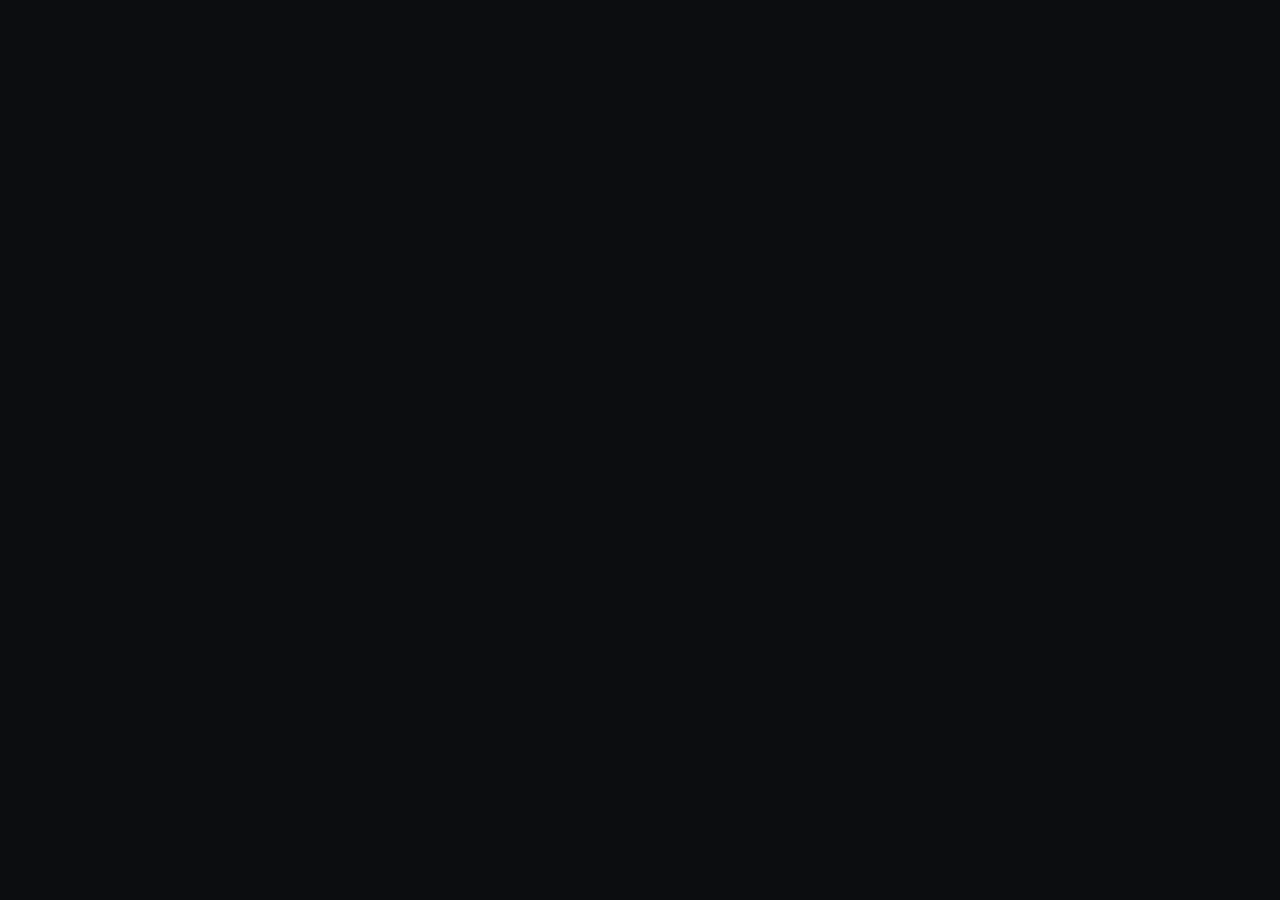
==== index.html @ 7562e6ca "Point preview links to kunews.github.io (index)" ====
<!doctype html>
<html lang="ko">
  <head>
    <meta charset="UTF-8" />
    <meta name="viewport" content="width=device-width, initial-scale=1.0, viewport-fit=cover" />
    <title>고대신문 창간 79주년 문예공모 당선작</title>
    <meta name="description" content="고대신문 창간 79주년 문예공모 당선작 네 편을 이미지와 소리와 함께 읽는 인터랙티브 기사" />
    <meta property="og:title" content="고대신문 창간 79주년 문예공모 당선작" />
    <meta property="og:description" content="시·소설·희곡·문예평론 당선작 네 편을 이미지와 소리와 함께 읽어 보세요." />
    <meta property="og:image" content="https://kunews.github.io/MYGM-interactive/media/img/og-hub.jpg" />
    <meta property="og:image:width" content="1200" />
    <meta property="og:image:height" content="630" />
    <meta property="og:url" content="https://kunews.github.io/MYGM-interactive/" />
    <meta property="og:type" content="article" />
    <meta property="og:site_name" content="고대신문" />
    <meta name="twitter:card" content="summary_large_image" />
    <link rel="icon" type="image/png" href="brand/favicon.png" />
    <link rel="apple-touch-icon" href="brand/apple-touch-icon.png" />
    <link rel="preconnect" href="https://fonts.googleapis.com" />
    <link rel="preconnect" href="https://fonts.gstatic.com" crossorigin />
    <link href="https://fonts.googleapis.com/css2?family=Noto+Serif+KR:wght@400;600&display=block" rel="stylesheet" />
    <script>try{if(sessionStorage.getItem('mungye:wipe'))document.documentElement.classList.add('wipe-in')}catch(e){}</script>
    <style>html{background:#0c0d10}.wipe-in body::after{content:'';position:fixed;inset:0;z-index:200;background:#0c0d10}</style>
  </head>
  <body class="theme-dark" data-page="hub">
    <div id="hub"></div>
    <script type="module" src="/src/hub.js"></script>
  </body>
</html>
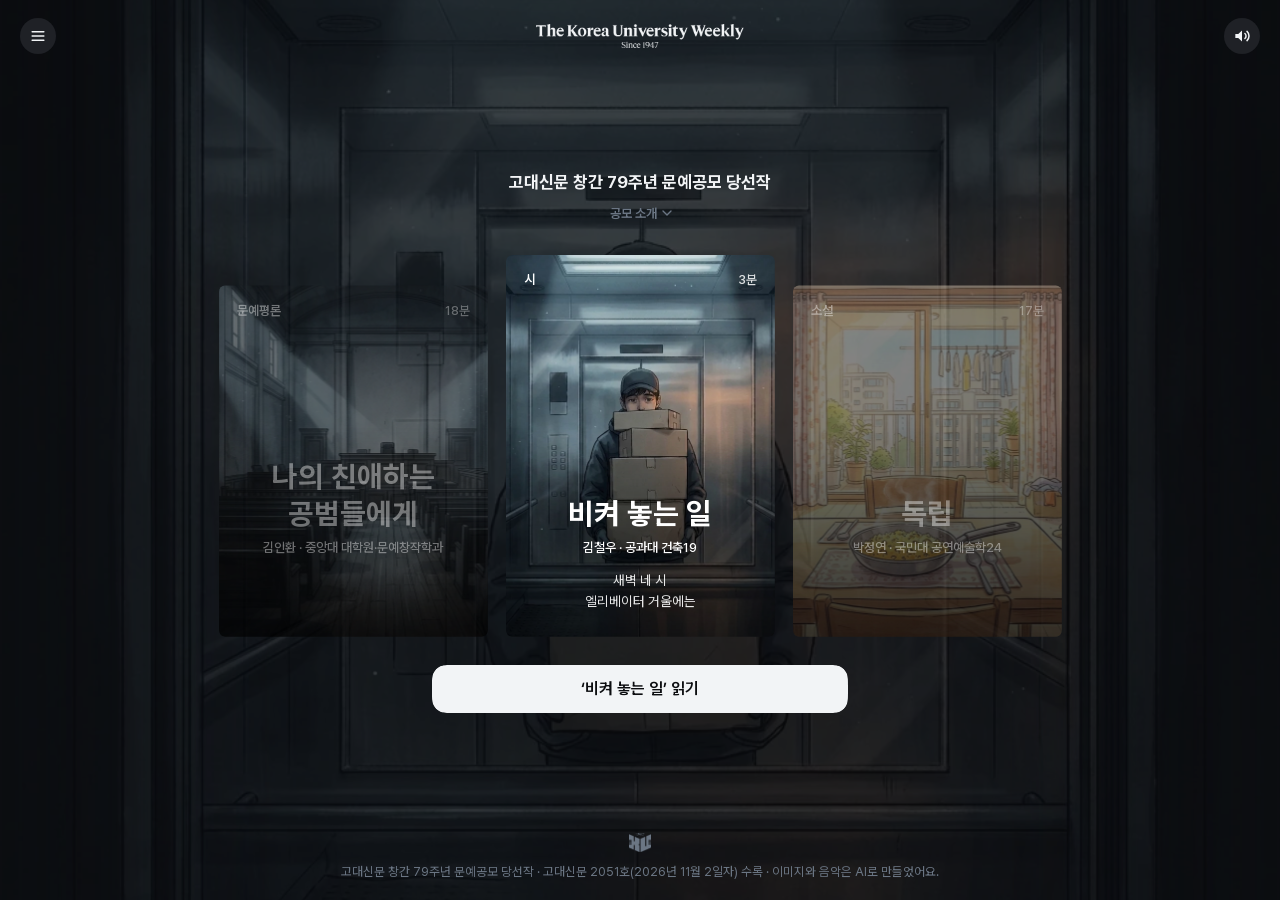
==== commit 11877fdb: "Deploy 955cebf6ae189f90eb1f23778d784be55367b003" ====
--- a/index.html
+++ b/index.html
@@ -21,9 +21,12 @@
     <link href="https://fonts.googleapis.com/css2?family=Noto+Serif+KR:wght@400;600&display=block" rel="stylesheet" />
     <script>try{if(sessionStorage.getItem('mungye:wipe'))document.documentElement.classList.add('wipe-in')}catch(e){}</script>
     <style>html{background:#0c0d10}.wipe-in body::after{content:'';position:fixed;inset:0;z-index:200;background:#0c0d10}</style>
+    <script type="module" crossorigin src="./assets/index-U7SBasZG.js"></script>
+    <link rel="modulepreload" crossorigin href="./assets/progress-htGak1qm.js">
+    <link rel="stylesheet" crossorigin href="./assets/progress-C-xfX1Lc.css">
+    <link rel="stylesheet" crossorigin href="./assets/index-CHOjfeie.css">
   </head>
   <body class="theme-dark" data-page="hub">
     <div id="hub"></div>
-    <script type="module" src="/src/hub.js"></script>
   </body>
 </html>
--- a/assets/progress-C-xfX1Lc.css
+++ b/assets/progress-C-xfX1Lc.css
@@ -0,0 +1 @@
+@font-face{font-family:Pretendard Variable;font-style:normal;font-display:swap;font-weight:45 920;src:url(./PretendardVariable.subset.0-BHUkWNFR.woff2) format("woff2-variations");unicode-range:U+f9ca-fa0b,U+ff03-ff05,U+ff07,U+ff0a-ff0b,U+ff0d-ff19,U+ff1b,U+ff1d,U+ff20-ff5b,U+ff5d,U+ffe0-ffe3,U+ffe5-ffe6}@font-face{font-family:Pretendard Variable;font-style:normal;font-display:swap;font-weight:45 920;src:url(./PretendardVariable.subset.1-C-__qv6_.woff2) format("woff2-variations");unicode-range:U+d723-d728,U+d72a-d733,U+d735-d748,U+d74a-d74f,U+d752-d753,U+d755-d757,U+d75a-d75f,U+d762-d764,U+d766-d768,U+d76a-d76b,U+d76d-d76f,U+d771-d787,U+d789-d78b,U+d78d-d78f,U+d791-d797,U+d79a,U+d79c,U+d79e-d7a3,U+f900-f909,U+f90b-f92e}@font-face{font-family:Pretendard Variable;font-style:normal;font-display:swap;font-weight:45 920;src:url(./PretendardVariable.subset.2-dCZkyKLw.woff2) format("woff2-variations");unicode-range:U+d679-d68b,U+d68e-d69e,U+d6a0,U+d6a2-d6a7,U+d6a9-d6c3,U+d6c6-d6c7,U+d6c9-d6cb,U+d6cd-d6d3,U+d6d5-d6d6,U+d6d8-d6e3,U+d6e5-d6e7,U+d6e9-d6fb,U+d6fd-d717,U+d719-d71f,U+d721-d722}@font-face{font-family:Pretendard Variable;font-style:normal;font-display:swap;font-weight:45 920;src:url(./PretendardVariable.subset.3-Dqw33sf4.woff2) format("woff2-variations");unicode-range:U+d5bc-d5c7,U+d5ca-d5cb,U+d5cd-d5cf,U+d5d1-d5d7,U+d5d9-d5da,U+d5dc,U+d5de-d5e3,U+d5e6-d5e7,U+d5e9-d5eb,U+d5ed-d5f6,U+d5f8,U+d5fa-d5ff,U+d602-d603,U+d605-d607,U+d609-d60f,U+d612-d613,U+d616-d61b,U+d61d-d637,U+d63a-d63b,U+d63d-d63f,U+d641-d647,U+d64a-d64c,U+d64e-d653,U+d656-d657,U+d659-d65b,U+d65d-d666,U+d668,U+d66a-d678}@font-face{font-family:Pretendard Variable;font-style:normal;font-display:swap;font-weight:45 920;src:url(./PretendardVariable.subset.4-Bvh2YGoc.woff2) format("woff2-variations");unicode-range:U+d507,U+d509-d50b,U+d50d-d513,U+d515-d53b,U+d53e-d53f,U+d541-d543,U+d545-d54c,U+d54e,U+d550,U+d552-d557,U+d55a-d55b,U+d55d-d55f,U+d561-d564,U+d566-d567,U+d56a,U+d56c,U+d56e-d573,U+d576-d577,U+d579-d583,U+d585-d586,U+d58a-d5a4,U+d5a6-d5bb}@font-face{font-family:Pretendard Variable;font-style:normal;font-display:swap;font-weight:45 920;src:url(./PretendardVariable.subset.5-K_MNGNCe.woff2) format("woff2-variations");unicode-range:U+d464-d477,U+d47a-d47b,U+d47d-d47f,U+d481-d487,U+d489-d48a,U+d48c,U+d48e-d4e7,U+d4e9-d503,U+d505-d506}@font-face{font-family:Pretendard Variable;font-style:normal;font-display:swap;font-weight:45 920;src:url(./PretendardVariable.subset.6-Bxhohlcm.woff2) format("woff2-variations");unicode-range:U+d3bf-d3c7,U+d3ca-d3cf,U+d3d1-d3eb,U+d3ee-d3ef,U+d3f1-d3f3,U+d3f5-d3fb,U+d3fd-d400,U+d402-d45b,U+d45d-d463}@font-face{font-family:Pretendard Variable;font-style:normal;font-display:swap;font-weight:45 920;src:url(./PretendardVariable.subset.7-E2HaA55t.woff2) format("woff2-variations");unicode-range:U+d2ff,U+d302-d304,U+d306-d30b,U+d30f,U+d311-d313,U+d315-d31b,U+d31e,U+d322-d324,U+d326-d327,U+d32a-d32b,U+d32d-d32f,U+d331-d337,U+d339-d33c,U+d33e-d37b,U+d37e-d37f,U+d381-d383,U+d385-d38b,U+d38e-d390,U+d392-d397,U+d39a-d39b,U+d39d-d39f,U+d3a1-d3a7,U+d3a9-d3aa,U+d3ac,U+d3ae-d3b3,U+d3b5-d3b7,U+d3b9-d3bb,U+d3bd-d3be}@font-face{font-family:Pretendard Variable;font-style:normal;font-display:swap;font-weight:45 920;src:url(./PretendardVariable.subset.8-CRbJhhyA.woff2) format("woff2-variations");unicode-range:U+d257-d27f,U+d281-d29b,U+d29d-d29f,U+d2a1-d2ab,U+d2ad-d2b7,U+d2ba-d2bb,U+d2bd-d2bf,U+d2c1-d2c7,U+d2c9-d2ef,U+d2f2-d2f3,U+d2f5-d2f7,U+d2f9-d2fe}@font-face{font-family:Pretendard Variable;font-style:normal;font-display:swap;font-weight:45 920;src:url(./PretendardVariable.subset.9-Btb3bmS6.woff2) format("woff2-variations");unicode-range:U+d1b4,U+d1b6-d1f3,U+d1f5-d22b,U+d22e-d22f,U+d231-d233,U+d235-d23b,U+d23d-d240,U+d242-d256}@font-face{font-family:Pretendard Variable;font-style:normal;font-display:swap;font-weight:45 920;src:url(./PretendardVariable.subset.10-DzSWztS8.woff2) format("woff2-variations");unicode-range:U+d105-d12f,U+d132-d133,U+d135-d137,U+d139-d13f,U+d141-d142,U+d144,U+d146-d14b,U+d14e-d14f,U+d151-d153,U+d155-d15b,U+d15e-d187,U+d189-d19f,U+d1a2-d1a3,U+d1a5-d1a7,U+d1a9-d1af,U+d1b2-d1b3}@font-face{font-family:Pretendard Variable;font-style:normal;font-display:swap;font-weight:45 920;src:url(./PretendardVariable.subset.11-CqVmlKJn.woff2) format("woff2-variations");unicode-range:U+d04b-d04f,U+d051-d057,U+d059-d06b,U+d06d-d06f,U+d071-d073,U+d075-d07b,U+d07e-d0a3,U+d0a6-d0a7,U+d0a9-d0ab,U+d0ad-d0b3,U+d0b6,U+d0b8,U+d0ba-d0bf,U+d0c2-d0c3,U+d0c5-d0c7,U+d0c9-d0cf,U+d0d2,U+d0d6-d0db,U+d0de-d0df,U+d0e1-d0e3,U+d0e5-d0eb,U+d0ee-d0f0,U+d0f2-d104}@font-face{font-family:Pretendard Variable;font-style:normal;font-display:swap;font-weight:45 920;src:url(./PretendardVariable.subset.12-BHuZSgT0.woff2) format("woff2-variations");unicode-range:U+cfa2-cfc3,U+cfc5-cfdf,U+cfe2-cfe3,U+cfe5-cfe7,U+cfe9-cff4,U+cff6-cffb,U+cffd-cfff,U+d001-d003,U+d005-d017,U+d019-d033,U+d036-d037,U+d039-d03b,U+d03d-d04a}@font-face{font-family:Pretendard Variable;font-style:normal;font-display:swap;font-weight:45 920;src:url(./PretendardVariable.subset.13-C42mj_j2.woff2) format("woff2-variations");unicode-range:U+cef0-cef3,U+cef6,U+cef9-ceff,U+cf01-cf03,U+cf05-cf07,U+cf09-cf0f,U+cf11-cf12,U+cf14-cf1b,U+cf1d-cf1f,U+cf21-cf2f,U+cf31-cf53,U+cf56-cf57,U+cf59-cf5b,U+cf5d-cf63,U+cf66,U+cf68,U+cf6a-cf6f,U+cf71-cf84,U+cf86-cf8b,U+cf8d-cfa1}@font-face{font-family:Pretendard Variable;font-style:normal;font-display:swap;font-weight:45 920;src:url(./PretendardVariable.subset.14-Bl512uUX.woff2) format("woff2-variations");unicode-range:U+ce3c-ce57,U+ce5a-ce5b,U+ce5d-ce5f,U+ce61-ce67,U+ce6a,U+ce6c,U+ce6e-ce73,U+ce76-ce77,U+ce79-ce7b,U+ce7d-ce83,U+ce85-ce88,U+ce8a-ce8f,U+ce91-ce93,U+ce95-ce97,U+ce99-ce9f,U+cea2,U+cea4-ceab,U+cead-cee3,U+cee6-cee7,U+cee9-ceeb,U+ceed-ceef}@font-face{font-family:Pretendard Variable;font-style:normal;font-display:swap;font-weight:45 920;src:url(./PretendardVariable.subset.15-D04iXIE3.woff2) format("woff2-variations");unicode-range:U+cd92-cd93,U+cd96-cd97,U+cd99-cd9b,U+cd9d-cda3,U+cda6-cda8,U+cdaa-cdaf,U+cdb1-cdc3,U+cdc5-cdcb,U+cdcd-cde7,U+cde9-ce03,U+ce05-ce1f,U+ce22-ce34,U+ce36-ce3b}@font-face{font-family:Pretendard Variable;font-style:normal;font-display:swap;font-weight:45 920;src:url(./PretendardVariable.subset.16-BQUnS2GX.woff2) format("woff2-variations");unicode-range:U+ccef-cd07,U+cd0a-cd0b,U+cd0d-cd1a,U+cd1c,U+cd1e-cd2b,U+cd2d-cd5b,U+cd5d-cd77,U+cd79-cd91}@font-face{font-family:Pretendard Variable;font-style:normal;font-display:swap;font-weight:45 920;src:url(./PretendardVariable.subset.17-BfZSA-Xc.woff2) format("woff2-variations");unicode-range:U+cc3f-cc43,U+cc46-cc47,U+cc49-cc4b,U+cc4d-cc53,U+cc55-cc58,U+cc5a-cc5f,U+cc61-cc97,U+cc9a-cc9b,U+cc9d-cc9f,U+cca1-cca7,U+ccaa,U+ccac,U+ccae-ccb3,U+ccb6-ccb7,U+ccb9-ccbb,U+ccbd-cccf,U+ccd1-cce3,U+cce5-ccee}@font-face{font-family:Pretendard Variable;font-style:normal;font-display:swap;font-weight:45 920;src:url(./PretendardVariable.subset.18-CwAxMC3C.woff2) format("woff2-variations");unicode-range:U+cb91-cbd3,U+cbd5-cbe3,U+cbe5-cc0b,U+cc0e-cc0f,U+cc11-cc13,U+cc15-cc1b,U+cc1d-cc20,U+cc23-cc27,U+cc2a-cc2b,U+cc2d,U+cc2f,U+cc31-cc37,U+cc3a,U+cc3c}@font-face{font-family:Pretendard Variable;font-style:normal;font-display:swap;font-weight:45 920;src:url(./PretendardVariable.subset.19-CJu4Zcdo.woff2) format("woff2-variations");unicode-range:U+caf4-cb47,U+cb4a-cb90}@font-face{font-family:Pretendard Variable;font-style:normal;font-display:swap;font-weight:45 920;src:url(./PretendardVariable.subset.20-Ig1-z3n5.woff2) format("woff2-variations");unicode-range:U+ca4a-ca4b,U+ca4e-ca4f,U+ca51-ca53,U+ca55-ca5b,U+ca5d-ca60,U+ca62-ca83,U+ca85-cabb,U+cabe-cabf,U+cac1-cac3,U+cac5-cacb,U+cacd-cad0,U+cad2,U+cad4-cad8,U+cada-caf3}@font-face{font-family:Pretendard Variable;font-style:normal;font-display:swap;font-weight:45 920;src:url(./PretendardVariable.subset.21-yKPEdLXC.woff2) format("woff2-variations");unicode-range:U+c996-c997,U+c99a-c99c,U+c99e-c9bf,U+c9c2-c9c3,U+c9c5-c9c7,U+c9c9-c9cf,U+c9d2,U+c9d4,U+c9d7-c9d8,U+c9db,U+c9de-c9df,U+c9e1-c9e3,U+c9e5-c9e6,U+c9e8-c9eb,U+c9ee-c9f0,U+c9f2-c9f7,U+c9f9-ca0b,U+ca0d-ca28,U+ca2a-ca49}@font-face{font-family:Pretendard Variable;font-style:normal;font-display:swap;font-weight:45 920;src:url(./PretendardVariable.subset.22-CSqxKoOs.woff2) format("woff2-variations");unicode-range:U+c8e9-c8f4,U+c8f6-c8fb,U+c8fe-c8ff,U+c901-c903,U+c905-c90b,U+c90e-c910,U+c912-c917,U+c919-c92b,U+c92d-c94f,U+c951-c953,U+c955-c96b,U+c96d-c973,U+c975-c987,U+c98a-c98b,U+c98d-c98f,U+c991-c995}@font-face{font-family:Pretendard Variable;font-style:normal;font-display:swap;font-weight:45 920;src:url(./PretendardVariable.subset.23-DK80wi0t.woff2) format("woff2-variations");unicode-range:U+c841-c84b,U+c84d-c86f,U+c872-c873,U+c875-c877,U+c879-c87f,U+c882-c884,U+c887-c88a,U+c88d-c8c3,U+c8c5-c8df,U+c8e1-c8e8}@font-face{font-family:Pretendard Variable;font-style:normal;font-display:swap;font-weight:45 920;src:url(./PretendardVariable.subset.24-CmkE8Q8D.woff2) format("woff2-variations");unicode-range:U+c779-c77b,U+c77e-c782,U+c786,U+c78b,U+c78d,U+c78f,U+c792-c793,U+c795,U+c797,U+c799-c79f,U+c7a2,U+c7a7-c7ab,U+c7ae-c7bb,U+c7bd-c7c0,U+c7c2-c7c7,U+c7c9-c7dc,U+c7de-c7ff,U+c802-c803,U+c805-c807,U+c809,U+c80b-c80f,U+c812,U+c814,U+c817-c81b,U+c81e-c81f,U+c821-c823,U+c825-c82e,U+c830-c837,U+c839-c83b,U+c83d-c840}@font-face{font-family:Pretendard Variable;font-style:normal;font-display:swap;font-weight:45 920;src:url(./PretendardVariable.subset.25-CsoWBIZB.woff2) format("woff2-variations");unicode-range:U+c6bb-c6bf,U+c6c2,U+c6c4,U+c6c6-c6cb,U+c6ce-c6cf,U+c6d1-c6d3,U+c6d5-c6db,U+c6dd-c6df,U+c6e1-c6e7,U+c6e9-c6eb,U+c6ed-c6ef,U+c6f1-c6f8,U+c6fa-c703,U+c705-c707,U+c709-c70b,U+c70d-c716,U+c718,U+c71a-c71f,U+c722-c723,U+c725-c727,U+c729-c734,U+c736-c73b,U+c73e-c73f,U+c741-c743,U+c745-c74b,U+c74e-c750,U+c752-c757,U+c759-c773,U+c776-c777}@font-face{font-family:Pretendard Variable;font-style:normal;font-display:swap;font-weight:45 920;src:url(./PretendardVariable.subset.26-Sozl8dw8.woff2) format("woff2-variations");unicode-range:U+c5f5-c5fb,U+c5fe,U+c602-c605,U+c607,U+c609-c60f,U+c611-c61a,U+c61c-c623,U+c626-c627,U+c629-c62b,U+c62d,U+c62f-c632,U+c636,U+c638,U+c63a-c63f,U+c642-c643,U+c645-c647,U+c649-c652,U+c656-c65b,U+c65d-c65f,U+c661-c663,U+c665-c677,U+c679-c67b,U+c67d-c693,U+c696-c697,U+c699-c69b,U+c69d-c6a3,U+c6a6,U+c6a8,U+c6aa-c6af,U+c6b2-c6b3,U+c6b5-c6b7,U+c6b9-c6ba}@font-face{font-family:Pretendard Variable;font-style:normal;font-display:swap;font-weight:45 920;src:url(./PretendardVariable.subset.27-CT6nuW9L.woff2) format("woff2-variations");unicode-range:U+c517-c527,U+c52a-c52b,U+c52d-c52f,U+c531-c538,U+c53a,U+c53c,U+c53e-c543,U+c546-c547,U+c54b,U+c54d-c552,U+c556,U+c55a-c55b,U+c55d,U+c55f,U+c562-c563,U+c565-c567,U+c569-c56f,U+c572,U+c574,U+c576-c57b,U+c57e-c57f,U+c581-c583,U+c585-c586,U+c588-c58b,U+c58e,U+c590,U+c592-c596,U+c599-c5b3,U+c5b6-c5b7,U+c5ba,U+c5be-c5c3,U+c5ca-c5cb,U+c5cd,U+c5cf,U+c5d2-c5d3,U+c5d5-c5d7,U+c5d9-c5df,U+c5e1-c5e2,U+c5e4,U+c5e6-c5eb,U+c5ef,U+c5f1-c5f3}@font-face{font-family:Pretendard Variable;font-style:normal;font-display:swap;font-weight:45 920;src:url(./PretendardVariable.subset.28-CpO0Y96p.woff2) format("woff2-variations");unicode-range:U+c475-c4ef,U+c4f2-c4f3,U+c4f5-c4f7,U+c4f9-c4ff,U+c502-c50b,U+c50d-c516}@font-face{font-family:Pretendard Variable;font-style:normal;font-display:swap;font-weight:45 920;src:url(./PretendardVariable.subset.29-D6hjrUWm.woff2) format("woff2-variations");unicode-range:U+c3d0-c3d7,U+c3da-c3db,U+c3dd-c3de,U+c3e1-c3ec,U+c3ee-c3f3,U+c3f5-c42b,U+c42d-c463,U+c466-c474}@font-face{font-family:Pretendard Variable;font-style:normal;font-display:swap;font-weight:45 920;src:url(./PretendardVariable.subset.30-CWDM1c0J.woff2) format("woff2-variations");unicode-range:U+c32b-c367,U+c36a-c36b,U+c36d-c36f,U+c371-c377,U+c37a-c37b,U+c37e-c383,U+c385-c387,U+c389-c3cf}@font-face{font-family:Pretendard Variable;font-style:normal;font-display:swap;font-weight:45 920;src:url(./PretendardVariable.subset.31-CdmyZ5mm.woff2) format("woff2-variations");unicode-range:U+c26a-c26b,U+c26d-c26f,U+c271-c273,U+c275-c27b,U+c27e-c287,U+c289-c28f,U+c291-c297,U+c299-c29a,U+c29c-c2a3,U+c2a5-c2a7,U+c2a9-c2ab,U+c2ad-c2b3,U+c2b6,U+c2b8,U+c2ba-c2bb,U+c2bd-c2db,U+c2de-c2df,U+c2e1-c2e2,U+c2e5-c2ea,U+c2ee,U+c2f0,U+c2f2-c2f5,U+c2f7,U+c2fa-c2fb,U+c2fd-c2ff,U+c301-c307,U+c309-c30c,U+c30e-c312,U+c315-c323,U+c325-c328,U+c32a}@font-face{font-family:Pretendard Variable;font-style:normal;font-display:swap;font-weight:45 920;src:url(./PretendardVariable.subset.32-CGnFWD2i.woff2) format("woff2-variations");unicode-range:U+c1bc-c1c3,U+c1c5-c1df,U+c1e1-c1fb,U+c1fd-c203,U+c205-c20c,U+c20e,U+c210-c217,U+c21a-c21b,U+c21d-c21e,U+c221-c227,U+c229-c22a,U+c22c,U+c22e,U+c230,U+c233-c24f,U+c251-c257,U+c259-c269}@font-face{font-family:Pretendard Variable;font-style:normal;font-display:swap;font-weight:45 920;src:url(./PretendardVariable.subset.33--0OT__YQ.woff2) format("woff2-variations");unicode-range:U+c101-c11b,U+c11f,U+c121-c123,U+c125-c12b,U+c12e,U+c132-c137,U+c13a-c13b,U+c13d-c13f,U+c141-c147,U+c14a,U+c14c-c153,U+c155-c157,U+c159-c15b,U+c15d-c166,U+c169-c16f,U+c171-c177,U+c179-c18b,U+c18e-c18f,U+c191-c193,U+c195-c19b,U+c19d-c19e,U+c1a0,U+c1a2-c1a4,U+c1a6-c1bb}@font-face{font-family:Pretendard Variable;font-style:normal;font-display:swap;font-weight:45 920;src:url(./PretendardVariable.subset.34-CaCS33Md.woff2) format("woff2-variations");unicode-range:U+c049-c057,U+c059-c05b,U+c05d-c05f,U+c061-c067,U+c069-c08f,U+c091-c0ab,U+c0ae-c0af,U+c0b1-c0b3,U+c0b5,U+c0b7-c0bb,U+c0be,U+c0c2-c0c7,U+c0ca-c0cb,U+c0cd-c0cf,U+c0d1-c0d7,U+c0d9-c0da,U+c0dc,U+c0de-c0e3,U+c0e5-c0eb,U+c0ed-c0f3,U+c0f6,U+c0f8,U+c0fa-c0ff}@font-face{font-family:Pretendard Variable;font-style:normal;font-display:swap;font-weight:45 920;src:url(./PretendardVariable.subset.35-DWFYRGLp.woff2) format("woff2-variations");unicode-range:U+bfa7-bfaf,U+bfb1-bfc4,U+bfc6-bfcb,U+bfce-bfcf,U+bfd1-bfd3,U+bfd5-bfdb,U+bfdd-c048}@font-face{font-family:Pretendard Variable;font-style:normal;font-display:swap;font-weight:45 920;src:url(./PretendardVariable.subset.36-Dn5IBRQB.woff2) format("woff2-variations");unicode-range:U+bf07,U+bf09-bf3f,U+bf41-bf4f,U+bf52-bf54,U+bf56-bfa6}@font-face{font-family:Pretendard Variable;font-style:normal;font-display:swap;font-weight:45 920;src:url(./PretendardVariable.subset.37-BD6FyOtY.woff2) format("woff2-variations");unicode-range:U+be56,U+be58,U+be5c-be5f,U+be62-be63,U+be65-be67,U+be69-be74,U+be76-be7b,U+be7e-be7f,U+be81-be8e,U+be90,U+be92-bea7,U+bea9-becf,U+bed2-bed3,U+bed5-bed6,U+bed9-bee3,U+bee6-bf06}@font-face{font-family:Pretendard Variable;font-style:normal;font-display:swap;font-weight:45 920;src:url(./PretendardVariable.subset.38-D4hu443z.woff2) format("woff2-variations");unicode-range:U+bdb0-bdd3,U+bdd5-bdef,U+bdf1-be0b,U+be0d-be0f,U+be11-be13,U+be15-be43,U+be46-be47,U+be49-be4b,U+be4d-be53}@font-face{font-family:Pretendard Variable;font-style:normal;font-display:swap;font-weight:45 920;src:url(./PretendardVariable.subset.39-B_7wfth9.woff2) format("woff2-variations");unicode-range:U+bd03,U+bd06,U+bd08,U+bd0a-bd0f,U+bd11-bd22,U+bd25-bd47,U+bd49-bd58,U+bd5a-bd7f,U+bd82-bd83,U+bd85-bd87,U+bd8a-bd8f,U+bd91-bd92,U+bd94,U+bd96-bd98,U+bd9a-bdaf}@font-face{font-family:Pretendard Variable;font-style:normal;font-display:swap;font-weight:45 920;src:url(./PretendardVariable.subset.40-BDaOfdUe.woff2) format("woff2-variations");unicode-range:U+bc4e-bc83,U+bc86-bc87,U+bc89-bc8b,U+bc8d-bc93,U+bc96,U+bc98,U+bc9b-bc9f,U+bca2-bca3,U+bca5-bca7,U+bca9-bcb2,U+bcb4-bcbb,U+bcbe-bcbf,U+bcc1-bcc3,U+bcc5-bccc,U+bcce-bcd0,U+bcd2-bcd4,U+bcd6-bcf3,U+bcf7,U+bcf9-bcfb,U+bcfd-bd02}@font-face{font-family:Pretendard Variable;font-style:normal;font-display:swap;font-weight:45 920;src:url(./PretendardVariable.subset.41-BUACvzZC.woff2) format("woff2-variations");unicode-range:U+bb90-bba3,U+bba5-bbab,U+bbad-bbbf,U+bbc1-bbf7,U+bbfa-bbfb,U+bbfd-bbfe,U+bc01-bc07,U+bc09-bc0a,U+bc0e,U+bc10,U+bc12-bc13,U+bc17,U+bc19-bc1a,U+bc1e,U+bc20-bc23,U+bc26,U+bc28,U+bc2a-bc2c,U+bc2e-bc2f,U+bc32-bc33,U+bc35-bc37,U+bc39-bc3f,U+bc41-bc42,U+bc44,U+bc46-bc48,U+bc4a-bc4d}@font-face{font-family:Pretendard Variable;font-style:normal;font-display:swap;font-weight:45 920;src:url(./PretendardVariable.subset.42-Dp-5mnyL.woff2) format("woff2-variations");unicode-range:U+bae6-bafb,U+bafd-bb17,U+bb19-bb33,U+bb37,U+bb39-bb3a,U+bb3d-bb43,U+bb45-bb46,U+bb48,U+bb4a-bb4f,U+bb51-bb53,U+bb55-bb57,U+bb59-bb62,U+bb64-bb8f}@font-face{font-family:Pretendard Variable;font-style:normal;font-display:swap;font-weight:45 920;src:url(./PretendardVariable.subset.43-DHdpry7N.woff2) format("woff2-variations");unicode-range:U+ba30-ba37,U+ba3a-ba3b,U+ba3d-ba3f,U+ba41-ba47,U+ba49-ba4a,U+ba4c,U+ba4e-ba53,U+ba56-ba57,U+ba59-ba5b,U+ba5d-ba63,U+ba65-ba66,U+ba68-ba6f,U+ba71-ba73,U+ba75-ba77,U+ba79-ba84,U+ba86,U+ba88-baa7,U+baaa,U+baad-baaf,U+bab1-bab7,U+baba,U+babc,U+babe-bae5}@font-face{font-family:Pretendard Variable;font-style:normal;font-display:swap;font-weight:45 920;src:url(./PretendardVariable.subset.44-qHopVhdd.woff2) format("woff2-variations");unicode-range:U+b96e-b973,U+b976-b977,U+b979-b97b,U+b97d-b983,U+b986,U+b988,U+b98a-b98d,U+b98f-b9ab,U+b9ae-b9af,U+b9b1-b9b3,U+b9b5-b9bb,U+b9be,U+b9c0,U+b9c2-b9c7,U+b9ca-b9cb,U+b9cd,U+b9d2-b9d7,U+b9da,U+b9dc,U+b9df-b9e0,U+b9e2,U+b9e6-b9e7,U+b9e9-b9f3,U+b9f6,U+b9f8,U+b9fb-ba2f}@font-face{font-family:Pretendard Variable;font-style:normal;font-display:swap;font-weight:45 920;src:url(./PretendardVariable.subset.45-BniyRFfm.woff2) format("woff2-variations");unicode-range:U+b8bf-b8cb,U+b8cd-b8e0,U+b8e2-b8e7,U+b8ea-b8eb,U+b8ed-b8ef,U+b8f1-b8f7,U+b8fa,U+b8fc,U+b8fe-b903,U+b905-b917,U+b919-b91f,U+b921-b93b,U+b93d-b957,U+b95a-b95b,U+b95d-b95f,U+b961-b967,U+b969-b96c}@font-face{font-family:Pretendard Variable;font-style:normal;font-display:swap;font-weight:45 920;src:url(./PretendardVariable.subset.46-BMRq7xC-.woff2) format("woff2-variations");unicode-range:U+b80d-b80f,U+b811-b817,U+b81a,U+b81c-b823,U+b826-b827,U+b829-b82b,U+b82d-b833,U+b836,U+b83a-b83f,U+b841-b85b,U+b85e-b85f,U+b861-b863,U+b865-b86b,U+b86e,U+b870,U+b872-b8af,U+b8b1-b8be}@font-face{font-family:Pretendard Variable;font-style:normal;font-display:swap;font-weight:45 920;src:url(./PretendardVariable.subset.47-B-cWO2pw.woff2) format("woff2-variations");unicode-range:U+b74d-b75f,U+b761-b763,U+b765-b774,U+b776-b77b,U+b77e-b77f,U+b781-b783,U+b785-b78b,U+b78e,U+b792-b796,U+b79a-b79b,U+b79d-b7a7,U+b7aa,U+b7ae-b7b3,U+b7b6-b7c8,U+b7ca-b7eb,U+b7ee-b7ef,U+b7f1-b7f3,U+b7f5-b7fb,U+b7fe,U+b802-b806,U+b80a-b80b}@font-face{font-family:Pretendard Variable;font-style:normal;font-display:swap;font-weight:45 920;src:url(./PretendardVariable.subset.48-Ct-fWrPO.woff2) format("woff2-variations");unicode-range:U+b6a7-b6aa,U+b6ac-b6b0,U+b6b2-b6ef,U+b6f1-b727,U+b72a-b72b,U+b72d-b72e,U+b731-b737,U+b739-b73a,U+b73c-b743,U+b745-b74c}@font-face{font-family:Pretendard Variable;font-style:normal;font-display:swap;font-weight:45 920;src:url(./PretendardVariable.subset.49-BblQVys9.woff2) format("woff2-variations");unicode-range:U+b605-b60f,U+b612-b617,U+b619-b624,U+b626-b69b,U+b69e-b6a3,U+b6a5-b6a6}@font-face{font-family:Pretendard Variable;font-style:normal;font-display:swap;font-weight:45 920;src:url(./PretendardVariable.subset.50-C8IyFH7L.woff2) format("woff2-variations");unicode-range:U+b55f,U+b562-b583,U+b585-b59f,U+b5a2-b5a3,U+b5a5-b5a7,U+b5a9-b5b2,U+b5b5-b5ba,U+b5bd-b604}@font-face{font-family:Pretendard Variable;font-style:normal;font-display:swap;font-weight:45 920;src:url(./PretendardVariable.subset.51-Bxd0gTAs.woff2) format("woff2-variations");unicode-range:U+b4a5-b4b6,U+b4b8-b4bf,U+b4c1-b4c7,U+b4c9-b4db,U+b4de-b4df,U+b4e1-b4e2,U+b4e5-b4eb,U+b4ee,U+b4f0,U+b4f2-b513,U+b516-b517,U+b519-b51a,U+b51d-b523,U+b526,U+b528,U+b52b-b52f,U+b532-b533,U+b535-b537,U+b539-b53f,U+b541-b544,U+b546-b54b,U+b54d-b54f,U+b551-b55b,U+b55d-b55e}@font-face{font-family:Pretendard Variable;font-style:normal;font-display:swap;font-weight:45 920;src:url(./PretendardVariable.subset.52-CNgqKOOJ.woff2) format("woff2-variations");unicode-range:U+b3f8-b3fb,U+b3fd-b40f,U+b411-b417,U+b419-b41b,U+b41d-b41f,U+b421-b427,U+b42a-b42b,U+b42d-b44f,U+b452-b453,U+b455-b457,U+b459-b45f,U+b462-b464,U+b466-b46b,U+b46d-b47f,U+b481-b4a3}@font-face{font-family:Pretendard Variable;font-style:normal;font-display:swap;font-weight:45 920;src:url(./PretendardVariable.subset.53-BSRnyb-u.woff2) format("woff2-variations");unicode-range:U+b342-b353,U+b356-b357,U+b359-b35b,U+b35d-b35e,U+b360-b363,U+b366,U+b368,U+b36a-b36d,U+b36f,U+b372-b373,U+b375-b377,U+b379-b37f,U+b381-b382,U+b384,U+b386-b38b,U+b38d-b3c3,U+b3c6-b3c7,U+b3c9-b3ca,U+b3cd-b3d3,U+b3d6,U+b3d8,U+b3da-b3f7}@font-face{font-family:Pretendard Variable;font-style:normal;font-display:swap;font-weight:45 920;src:url(./PretendardVariable.subset.54-Dt2-cQkx.woff2) format("woff2-variations");unicode-range:U+b27c-b283,U+b285-b28f,U+b292-b293,U+b295-b297,U+b29a-b29f,U+b2a1-b2a4,U+b2a7-b2a9,U+b2ab,U+b2ad-b2c7,U+b2ca-b2cb,U+b2cd-b2cf,U+b2d1-b2d7,U+b2da,U+b2dc,U+b2de-b2e3,U+b2e7,U+b2e9-b2ea,U+b2ef-b2f3,U+b2f6,U+b2f8,U+b2fa-b2fb,U+b2fd-b2fe,U+b302-b303,U+b305-b307,U+b309-b30f,U+b312,U+b316-b31b,U+b31d-b341}@font-face{font-family:Pretendard Variable;font-style:normal;font-display:swap;font-weight:45 920;src:url(./PretendardVariable.subset.55-jFgflYjX.woff2) format("woff2-variations");unicode-range:U+b1d6-b1e7,U+b1e9-b1fc,U+b1fe-b203,U+b206-b207,U+b209-b20b,U+b20d-b213,U+b216-b21f,U+b221-b257,U+b259-b273,U+b275-b27b}@font-face{font-family:Pretendard Variable;font-style:normal;font-display:swap;font-weight:45 920;src:url(./PretendardVariable.subset.56-BwZdvJZQ.woff2) format("woff2-variations");unicode-range:U+b120-b122,U+b126-b127,U+b129-b12b,U+b12d-b133,U+b136,U+b138,U+b13a-b13f,U+b142-b143,U+b145-b14f,U+b151-b153,U+b156-b157,U+b159-b177,U+b17a-b17b,U+b17d-b17f,U+b181-b187,U+b189-b18c,U+b18e-b191,U+b195-b1a7,U+b1a9-b1cb,U+b1cd-b1d5}@font-face{font-family:Pretendard Variable;font-style:normal;font-display:swap;font-weight:45 920;src:url(./PretendardVariable.subset.57-BwFDg-Fs.woff2) format("woff2-variations");unicode-range:U+b05f-b07b,U+b07e-b07f,U+b081-b083,U+b085-b08b,U+b08d-b097,U+b09b,U+b09d-b09f,U+b0a2-b0a7,U+b0aa,U+b0b0,U+b0b2,U+b0b6-b0b7,U+b0b9-b0bb,U+b0bd-b0c3,U+b0c6-b0c7,U+b0ca-b0cf,U+b0d1-b0df,U+b0e1-b0e4,U+b0e6-b107,U+b10a-b10b,U+b10d-b10f,U+b111-b112,U+b114-b117,U+b119-b11a,U+b11c-b11f}@font-face{font-family:Pretendard Variable;font-style:normal;font-display:swap;font-weight:45 920;src:url(./PretendardVariable.subset.58-DlucQts_.woff2) format("woff2-variations");unicode-range:U+afac-afb7,U+afba-afbb,U+afbd-afbf,U+afc1-afc6,U+afca-afcc,U+afce-afd3,U+afd5-afe7,U+afe9-afef,U+aff1-b00b,U+b00d-b00f,U+b011-b013,U+b015-b01b,U+b01d-b027,U+b029-b043,U+b045-b047,U+b049,U+b04b,U+b04d-b052,U+b055-b056,U+b058-b05c,U+b05e}@font-face{font-family:Pretendard Variable;font-style:normal;font-display:swap;font-weight:45 920;src:url(./PretendardVariable.subset.59-CMkWjhdo.woff2) format("woff2-variations");unicode-range:U+af03-af07,U+af09-af2b,U+af2e-af33,U+af35-af3b,U+af3e-af40,U+af44-af47,U+af4a-af5c,U+af5e-af63,U+af65-af7f,U+af81-afab}@font-face{font-family:Pretendard Variable;font-style:normal;font-display:swap;font-weight:45 920;src:url(./PretendardVariable.subset.60-CeHezjjf.woff2) format("woff2-variations");unicode-range:U+ae56-ae5b,U+ae5e-ae60,U+ae62-ae64,U+ae66-ae67,U+ae69-ae6b,U+ae6d-ae83,U+ae85-aebb,U+aebf,U+aec1-aec3,U+aec5-aecb,U+aece,U+aed0,U+aed2-aed7,U+aed9-aef3,U+aef5-af02}@font-face{font-family:Pretendard Variable;font-style:normal;font-display:swap;font-weight:45 920;src:url(./PretendardVariable.subset.61-PUuTnod4.woff2) format("woff2-variations");unicode-range:U+ad9c-ada3,U+ada5-adbf,U+adc1-adc3,U+adc5-adc7,U+adc9-add2,U+add4-addb,U+addd-addf,U+ade1-ade3,U+ade5-adf7,U+adfa-adfb,U+adfd-adff,U+ae02-ae07,U+ae0a,U+ae0c,U+ae0e-ae13,U+ae15-ae2f,U+ae31-ae33,U+ae35-ae37,U+ae39-ae3f,U+ae42,U+ae44,U+ae46-ae49,U+ae4b,U+ae4f,U+ae51-ae53,U+ae55}@font-face{font-family:Pretendard Variable;font-style:normal;font-display:swap;font-weight:45 920;src:url(./PretendardVariable.subset.62-DGSAWCfb.woff2) format("woff2-variations");unicode-range:U+ace2-ace3,U+ace5-ace6,U+ace9-acef,U+acf2,U+acf4,U+acf7-acfb,U+acfe-acff,U+ad01-ad03,U+ad05-ad0b,U+ad0d-ad10,U+ad12-ad1b,U+ad1d-ad33,U+ad35-ad48,U+ad4a-ad4f,U+ad51-ad6b,U+ad6e-ad6f,U+ad71-ad72,U+ad77-ad7c,U+ad7e,U+ad80,U+ad82-ad87,U+ad89-ad8b,U+ad8d-ad8f,U+ad91-ad9b}@font-face{font-family:Pretendard Variable;font-style:normal;font-display:swap;font-weight:45 920;src:url(./PretendardVariable.subset.63-B35xsm4O.woff2) format("woff2-variations");unicode-range:U+ac25-ac2c,U+ac2e,U+ac30,U+ac32-ac37,U+ac39-ac3f,U+ac41-ac4c,U+ac4e-ac6f,U+ac72-ac73,U+ac75-ac76,U+ac79-ac7f,U+ac82,U+ac84-ac88,U+ac8a-ac8b,U+ac8d-ac8f,U+ac91-ac93,U+ac95-ac9b,U+ac9d-ac9e,U+aca1-aca7,U+acab,U+acad-acaf,U+acb1-acb7,U+acba-acbb,U+acbe-acc0,U+acc2-acc3,U+acc5-acdf}@font-face{font-family:Pretendard Variable;font-style:normal;font-display:swap;font-weight:45 920;src:url(./PretendardVariable.subset.64-CTbrgYF9.woff2) format("woff2-variations");unicode-range:U+99df,U+99ed,U+99f1,U+99ff,U+9a01,U+9a08,U+9a0e-9a0f,U+9a19,U+9a2b,U+9a30,U+9a36-9a37,U+9a40,U+9a43,U+9a45,U+9a4d,U+9a55,U+9a57,U+9a5a-9a5b,U+9a5f,U+9a62,U+9a65,U+9a69-9a6a,U+9aa8,U+9ab8,U+9ad3,U+9ae5,U+9aee,U+9b1a,U+9b27,U+9b2a,U+9b31,U+9b3c,U+9b41-9b45,U+9b4f,U+9b54,U+9b5a,U+9b6f,U+9b8e,U+9b91,U+9b9f,U+9bab,U+9bae,U+9bc9,U+9bd6,U+9be4,U+9be8,U+9c0d,U+9c10,U+9c12,U+9c15,U+9c25,U+9c32,U+9c3b,U+9c47,U+9c49,U+9c57,U+9ce5,U+9ce7,U+9ce9,U+9cf3-9cf4,U+9cf6,U+9d09,U+9d1b,U+9d26,U+9d28,U+9d3b,U+9d51,U+9d5d,U+9d60-9d61,U+9d6c,U+9d72,U+9da9,U+9daf,U+9db4,U+9dc4,U+9dd7,U+9df2,U+9df8-9dfa,U+9e1a,U+9e1e,U+9e75,U+9e79,U+9e7d,U+9e7f,U+9e92-9e93,U+9e97,U+9e9d,U+9e9f,U+9ea5,U+9eb4-9eb5,U+9ebb,U+9ebe,U+9ec3,U+9ecd-9ece,U+9ed4,U+9ed8,U+9edb-9edc,U+9ede,U+9ee8,U+9ef4,U+9f07-9f08,U+9f0e,U+9f13,U+9f20,U+9f3b,U+9f4a-9f4b,U+9f4e,U+9f52,U+9f5f,U+9f61,U+9f67,U+9f6a,U+9f6c,U+9f77,U+9f8d,U+9f90,U+9f95,U+9f9c,U+ac02-ac03,U+ac05-ac06,U+ac09-ac0f,U+ac17-ac18,U+ac1b,U+ac1e-ac1f,U+ac21-ac23}@font-face{font-family:Pretendard Variable;font-style:normal;font-display:swap;font-weight:45 920;src:url(./PretendardVariable.subset.65-B66rjuyf.woff2) format("woff2-variations");unicode-range:U+338c-339c,U+339f-33a0,U+33a2-33cb,U+33cf-33d0,U+33d3,U+33d6,U+33d8,U+33db-33dd,U+4e01,U+4e03,U+4e07-4e08,U+4e11,U+4e14-4e15,U+4e18-4e19,U+4e1e,U+4e32,U+4e38-4e39,U+4e42-4e43,U+4e45,U+4e4d-4e4f,U+4e56,U+4e58-4e59,U+4e5d-4e5e,U+4e6b,U+4e6d,U+4e73,U+4e76-4e77,U+4e7e,U+4e82,U+4e86,U+4e88,U+4e8e,U+4e90-4e92,U+4e94-4e95,U+4e98,U+4e9b,U+4e9e,U+4ea1-4ea2,U+4ea4-4ea6,U+4ea8,U+4eab,U+4ead-4eae,U+4eb6,U+4ec0-4ec1,U+4ec4,U+4ec7,U+4ecb,U+4ecd,U+4ed4-4ed5,U+4ed7-4ed9,U+4edd,U+4edf,U+4ee4,U+4ef0,U+4ef2,U+4ef6-4ef7,U+4efb,U+4f01,U+4f09,U+4f0b,U+4f0d-4f11,U+4f2f,U+4f34,U+4f36,U+4f38,U+4f3a,U+4f3c-4f3d}@font-face{font-family:Pretendard Variable;font-style:normal;font-display:swap;font-weight:45 920;src:url(./PretendardVariable.subset.66-C3HqaDeY.woff2) format("woff2-variations");unicode-range:U+3136,U+3138,U+313a-3140,U+3143-3144,U+3150,U+3152,U+3154-3156,U+3158-315b,U+315d-315f,U+3162,U+3164-318c,U+318e,U+3200-321b,U+3231,U+3239,U+3251-325a,U+3260-327b,U+327e-327f,U+328a-3290,U+3294,U+329e,U+32a5,U+3380-3384,U+3388-338b}@font-face{font-family:Pretendard Variable;font-style:normal;font-display:swap;font-weight:45 920;src:url(./PretendardVariable.subset.67-BmuXdlDy.woff2) format("woff2-variations");unicode-range:U+2f7d,U+2f7f-2f8b,U+2f8e-2f90,U+2f92-2f97,U+2f99-2fa0,U+2fa2-2fa3,U+2fa5-2fa9,U+2fac-2fb1,U+2fb3-2fbc,U+2fc1-2fca,U+2fcd-2fd4,U+3003,U+3012-3019,U+301c,U+301e-3020,U+3036,U+3041,U+3043,U+3045,U+3047,U+3049,U+304e,U+3050,U+3052,U+3056,U+305a,U+305c,U+305e,U+3062,U+3065,U+306c,U+3070-307d,U+3080,U+3085,U+3087,U+308e,U+3090-3091,U+30a1,U+30a5,U+30a9,U+30ae,U+30b1-30b2,U+30b4,U+30b6,U+30bc-30be,U+30c2,U+30c5,U+30cc,U+30d2,U+30d4,U+30d8-30dd,U+30e4,U+30e6,U+30e8,U+30ee,U+30f0-30f2,U+30f4-30f6,U+3133,U+3135}@font-face{font-family:Pretendard Variable;font-style:normal;font-display:swap;font-weight:45 920;src:url(./PretendardVariable.subset.68-DS9B48d0.woff2) format("woff2-variations");unicode-range:U+2541-254b,U+25a4-25a9,U+25b1,U+25b5,U+25b9,U+25bf,U+25c1,U+25c3,U+25c9-25ca,U+25cc,U+25ce,U+25d0-25d1,U+25e6,U+25ef,U+260f,U+261d,U+261f,U+262f,U+2660,U+2664,U+2667-2669,U+266d,U+266f,U+2716,U+271a,U+273d,U+2756,U+2776-277f,U+278a-2793,U+2963,U+2965,U+2ac5-2ac6,U+2acb-2acc,U+2f00,U+2f04,U+2f06,U+2f08,U+2f0a-2f0b,U+2f11-2f12,U+2f14,U+2f17-2f18,U+2f1c-2f1d,U+2f1f-2f20,U+2f23-2f26,U+2f28-2f29,U+2f2b,U+2f2d,U+2f2f-2f32,U+2f38,U+2f3c-2f40,U+2f42-2f4c,U+2f4f-2f52,U+2f54-2f58,U+2f5a-2f66,U+2f69-2f70,U+2f72-2f76,U+2f78,U+2f7a-2f7c}@font-face{font-family:Pretendard Variable;font-style:normal;font-display:swap;font-weight:45 920;src:url(./PretendardVariable.subset.69-YT16ymcp.woff2) format("woff2-variations");unicode-range:U+2479-2487,U+249c-24d1,U+24d3-24d7,U+24d9-24e9,U+24eb-24f4,U+2500-2501,U+2503,U+250c-2513,U+2515-2516,U+2518-2540}@font-face{font-family:Pretendard Variable;font-style:normal;font-display:swap;font-weight:45 920;src:url(./PretendardVariable.subset.70-BUXiAGMT.woff2) format("woff2-variations");unicode-range:U+215b-215e,U+2162-2169,U+2170-2179,U+2195-2199,U+21b0-21b4,U+21bc,U+21c0,U+21c4-21c5,U+21cd,U+21cf-21d4,U+21e0-21e3,U+21e6-21e9,U+2200,U+2202-2203,U+2206-2209,U+220b-220c,U+220f,U+2211,U+2213,U+221a,U+221d-2220,U+2222,U+2225-2227,U+2229-222c,U+222e,U+2234-2237,U+223d,U+2243,U+2245,U+2248,U+2250-2253,U+225a,U+2260-2262,U+2264-2267,U+226a-226b,U+226e-2273,U+2276-2277,U+2279-227b,U+2280-2287,U+228a-228b,U+2295-2297,U+22a3-22a5,U+22bb-22bc,U+22ce-22cf,U+22da-22db,U+22ee-22ef,U+2306,U+2312,U+2314,U+2467-2478}@font-face{font-family:Pretendard Variable;font-style:normal;font-display:swap;font-weight:45 920;src:url(./PretendardVariable.subset.71-DuPZj8us.woff2) format("woff2-variations");unicode-range:U+81-82,U+84,U+a2-a5,U+a7-a8,U+aa,U+ac,U+b1-b3,U+b6,U+b8-ba,U+bc-be,U+c0,U+c2,U+c6-cb,U+ce-d0,U+d4,U+d8-d9,U+db-dc,U+de-df,U+e6,U+eb,U+ee-f0,U+f4,U+f7-f9,U+fb,U+fe-ff,U+111,U+126-127,U+132-133,U+138,U+13f-142,U+149-14b,U+152-153,U+166-167,U+2bc,U+2c7,U+2d0,U+2d8-2d9,U+2db-2dd,U+391-394,U+396-3a1,U+3a3-3a9,U+3b2-3b6,U+3b8,U+3bc,U+3be-3c1,U+3c3-3c9,U+2010,U+2015-2016,U+2018-2019,U+201b,U+201f-2021,U+2025,U+2030,U+2033-2036,U+203c,U+203e,U+2042,U+2074,U+207a-207f,U+2081-2084,U+2109,U+2113,U+2116,U+2121,U+2126,U+212b,U+2153-2154}@font-face{font-family:Pretendard Variable;font-style:normal;font-display:swap;font-weight:45 920;src:url(./PretendardVariable.subset.72-pYYGrEQR.woff2) format("woff2-variations");unicode-range:U+e8,U+2da,U+2160,U+2194,U+3054,U+3058,U+306d,U+3086,U+308d,U+30ac,U+30bb,U+30c4,U+30cd-30ce,U+30e2,U+3132,U+3146,U+3149,U+339d,U+4e3b,U+4f0a,U+4fdd,U+4fe1,U+5409,U+540c,U+5834,U+592a-592b,U+5b9a,U+5dde,U+5e0c,U+5e73,U+5f0f,U+60f3,U+653f,U+661f,U+662f,U+667a,U+683c,U+6b4c,U+6c11,U+767c,U+76ee,U+76f4,U+77f3,U+79d1,U+7a7a,U+7b2c,U+7d22,U+8207,U+8a00,U+8a71,U+9280,U+9580,U+958b,U+96c6,U+9762,U+98df,U+9ed1,U+ac2d,U+adc8,U+add3,U+af48,U+b014,U+b134-b135,U+b158,U+b2aa,U+b35f,U+b6a4,U+b9cf,U+bb63,U+bd23,U+be91,U+c29b,U+c3f4,U+c42c,U+c55c,U+c573,U+c58f,U+c78c,U+c7dd,U+c8f5,U+cad1,U+cc48,U+cf10,U+cf20,U+d03c,U+d07d,U+d2a0,U+d30e,U+d38d,U+d3a8,U+d3c8,U+d5e5,U+d5f9,U+d6e4,U+f90a,U+ff02,U+ff1c}@font-face{font-family:Pretendard Variable;font-style:normal;font-display:swap;font-weight:45 920;src:url(./PretendardVariable.subset.73-DMrK970F.woff2) format("woff2-variations");unicode-range:U+3b1,U+2466,U+25a1,U+25a3,U+261c,U+3008-3009,U+305b,U+305d,U+3069,U+30a7,U+30ba,U+30cf,U+30ef,U+3151,U+3157,U+4e4b,U+4e5f,U+4e8c,U+4eca,U+4ed6,U+4f5b,U+50cf,U+5149,U+5165,U+5171,U+5229,U+529b,U+5316,U+539f,U+53f2,U+571f,U+5728,U+58eb,U+591c,U+5b78,U+5c11,U+5c55,U+5ddd,U+5e02,U+5fb7,U+60c5,U+610f,U+611f,U+6625,U+66f8,U+6797,U+679c,U+682a,U+6d2a,U+706b,U+7406,U+767b,U+76f8,U+77e5,U+7acb,U+898b,U+8a69,U+8def,U+8fd1,U+901a,U+90e8,U+91cd,U+975e,U+ae14,U+ae6c,U+aec0,U+afc7,U+afc9,U+b01c,U+b028,U+b308,U+b311,U+b314,U+b31c,U+b524,U+b560,U+b764,U+b920,U+b9e3,U+bd48,U+be7d,U+c0db,U+c231,U+c270,U+c2e3,U+c37d,U+c3ed,U+c530,U+c6a5,U+c6dc,U+c7a4,U+c954,U+c974,U+d000,U+d565,U+d667,U+d6c5,U+d79d,U+ff1e}@font-face{font-family:Pretendard Variable;font-style:normal;font-display:swap;font-weight:45 920;src:url(./PretendardVariable.subset.74-D4tQnymK.woff2) format("woff2-variations");unicode-range:U+131,U+2032,U+2465,U+2642,U+3048,U+3051,U+3083-3084,U+308f,U+30c0,U+30d1,U+30d3,U+30d6,U+30df,U+30e7,U+3153,U+4e16,U+4e8b,U+4ee5,U+5206,U+52a0,U+52d5,U+53e4,U+53ef,U+54c1,U+57ce,U+597d,U+5b8c,U+5ea6,U+5f8c,U+5f97,U+6210,U+6240,U+624b,U+6728,U+6bd4,U+7236,U+7269,U+7279,U+738b,U+7528,U+7530,U+767e,U+798f,U+8005,U+8a18,U+90fd,U+91cc,U+9577,U+9593,U+98a8,U+ac20,U+acf6,U+ad90,U+af5d,U+af80,U+afcd,U+aff0,U+b0a1,U+b0b5,U+b1fd,U+b2fc,U+b380,U+b51b,U+b584,U+b5b3,U+b8fd,U+b93c,U+b9f4,U+bb44,U+bc08,U+bc27,U+bc49,U+be55,U+be64,U+bfb0,U+bfc5,U+c178,U+c21f,U+c314,U+c4f1,U+c58d,U+c664,U+c698,U+c6a7,U+c6c1,U+c9ed,U+cac0,U+cacc,U+cad9,U+ccb5,U+cdcc,U+d0e4,U+d143,U+d320,U+d330,U+d54d,U+ff06,U+ff1f,U+ff5e}@font-face{font-family:Pretendard Variable;font-style:normal;font-display:swap;font-weight:45 920;src:url(./PretendardVariable.subset.75-CxKdrRNf.woff2) format("woff2-variations");unicode-range:U+b4,U+20a9,U+20ac,U+2190,U+24d8,U+2502,U+2514,U+2592,U+25c7-25c8,U+2663,U+3060,U+3064,U+3081,U+3088,U+30a3,U+30a6,U+30aa,U+30b5,U+30c7,U+30ca-30cb,U+30d0,U+30e3,U+30e5,U+339e,U+4e09,U+4eac,U+4f5c,U+5167-5168,U+516c,U+51fa,U+5408,U+540d,U+591a,U+5b57,U+6211,U+65b9,U+660e,U+6642,U+6700,U+6b63,U+6e2f,U+7063,U+7532,U+793e,U+81ea,U+8272,U+82b1,U+897f,U+8eca,U+91ce,U+ac38,U+ad76,U+ae84,U+aecc,U+b07d,U+b0b1,U+b215,U+b2a0,U+b310,U+b3d7,U+b52a,U+b618,U+b775,U+b797,U+bcd5,U+bd59,U+be80,U+bea8,U+bed1,U+bee4-bee5,U+c060,U+c2ef,U+c329,U+c3dc,U+c597,U+c5bd,U+c5e5,U+c69c,U+c9d6,U+ca29,U+ca5c,U+ca84,U+cc39,U+cc3b,U+ce89,U+cee5,U+cf65,U+cf85,U+d058,U+d145,U+d22d,U+d325,U+d37d,U+d3ad,U+d769,U+ff0c}@font-face{font-family:Pretendard Variable;font-style:normal;font-display:swap;font-weight:45 920;src:url(./PretendardVariable.subset.76-DhPm2b_q.woff2) format("woff2-variations");unicode-range:U+2161,U+2228,U+2299,U+2464,U+2517,U+2640,U+3042,U+304a,U+3053,U+3061,U+307f,U+3082,U+308c,U+3092,U+30a8,U+30ab,U+30ad,U+30b0,U+30b3,U+30b7,U+30c1,U+30c6,U+30c9,U+30d5,U+30d7,U+30de,U+30e0-30e1,U+30ec-30ed,U+4e0b,U+4e0d,U+4ee3,U+53f0,U+548c,U+5b89,U+5bb6,U+5c0f,U+611b,U+6771,U+6aa2,U+6bcd,U+6c34,U+6cd5,U+6d77,U+767d,U+795e,U+8ecd,U+9999,U+9ad8,U+ac07,U+ac1a,U+ac40,U+ad0c,U+ad88,U+ada4,U+ae01,U+ae65,U+aebd,U+aec4,U+afe8,U+b139,U+b205,U+b383,U+b38c,U+b42c,U+b461,U+b55c,U+b78f,U+b8fb,U+b9f7,U+bafc,U+bc99,U+bed8,U+bfcd,U+c0bf,U+c0f9,U+c167,U+c204,U+c20f,U+c22f,U+c258,U+c298,U+c2bc,U+c388,U+c501,U+c50c,U+c5b9,U+c5ce,U+c641,U+c648,U+c73d,U+ca50,U+ca61,U+cc4c,U+ceac,U+d0d4,U+d5f7,U+d6d7,U+ff1a}@font-face{font-family:Pretendard Variable;font-style:normal;font-display:swap;font-weight:45 920;src:url(./PretendardVariable.subset.77-DwaxqOC8.woff2) format("woff2-variations");unicode-range:U+2103,U+2463,U+25c6,U+25cb,U+266c,U+3001,U+300a,U+3046,U+304c-304d,U+304f,U+3055,U+3059,U+3063,U+3066-3068,U+306f,U+3089,U+30b8,U+30bf,U+314f,U+4e0a,U+570b,U+5730,U+5916,U+5929,U+5c71,U+5e74,U+5fc3,U+601d,U+6027,U+63d0,U+6709,U+6734,U+751f,U+7684,U+82f1,U+9053,U+91d1,U+97f3,U+ac2f,U+ac4d,U+adc4,U+ade4,U+ae41,U+ae4d-ae4e,U+aed1,U+afb9,U+b0e0,U+b299,U+b365,U+b46c,U+b480,U+b4c8,U+b7b4,U+b819,U+b918,U+baab,U+bab9,U+be8f,U+bed7,U+c0ec,U+c19f,U+c1a5,U+c3d9,U+c464,U+c53d,U+c553,U+c570,U+c5cc,U+c633,U+c6a4,U+c7a3,U+c7a6,U+c886,U+c9d9-c9da,U+c9ec,U+ca0c,U+cc21,U+cd1b,U+cd78,U+cdc4,U+cef8,U+cfe4,U+d0a5,U+d0b5,U+d0ec,U+d15d,U+d188,U+d23c,U+d2ac,U+d729,U+d79b,U+ff01,U+ff08-ff09,U+ff5c}@font-face{font-family:Pretendard Variable;font-style:normal;font-display:swap;font-weight:45 920;src:url(./PretendardVariable.subset.78-DhqRbBzT.woff2) format("woff2-variations");unicode-range:U+2039-203a,U+223c,U+25b3,U+25b7,U+25bd,U+25cf,U+266a,U+3002,U+300b,U+304b,U+3057,U+305f,U+306a-306b,U+307e,U+308a-308b,U+3093,U+30a2,U+30af,U+30b9,U+30c3,U+30c8,U+30e9-30eb,U+33a1,U+4e00,U+524d,U+5357,U+5b50,U+7121,U+884c,U+9751,U+ac94,U+aebe,U+aecd,U+af08,U+af41,U+af49,U+b010,U+b053,U+b109,U+b11b,U+b128,U+b154,U+b291,U+b2e6,U+b301,U+b385,U+b525,U+b5b4,U+b729,U+b72f,U+b738,U+b7ff,U+b837,U+b975,U+ba67,U+bb47,U+bc1f,U+bd90,U+bfd4,U+c27c,U+c324,U+c379,U+c3e0,U+c465,U+c53b,U+c58c,U+c610,U+c653,U+c6cd,U+c813,U+c82f,U+c999,U+c9e0,U+cac4,U+cad3,U+cbd4,U+cc10,U+cc22,U+ccb8,U+ccbc,U+cda5,U+ce84,U+cea3,U+cf67,U+cfe1,U+d241,U+d30d,U+d31c,U+d391,U+d401,U+d479,U+d5c9,U+d5db,U+d649,U+d6d4}@font-face{font-family:Pretendard Variable;font-style:normal;font-display:swap;font-weight:45 920;src:url(./PretendardVariable.subset.79-XpoyPP38.woff2) format("woff2-variations");unicode-range:U+b0,U+e9,U+2193,U+2462,U+260e,U+261e,U+300e-300f,U+3044,U+30a4,U+30fb-30fc,U+314d,U+5973,U+6545,U+6708,U+7537,U+ac89,U+ac9c,U+acc1,U+ad04,U+ad75,U+ad7d,U+ae45,U+ae61,U+af42,U+b0ab,U+b0af,U+b0b3,U+b12c,U+b194,U+b1a8,U+b220,U+b258,U+b284,U+b2ff,U+b315,U+b371,U+b3d4-b3d5,U+b460,U+b527,U+b534,U+b810,U+b818,U+b98e,U+ba55,U+bbac,U+bc0b,U+bc40,U+bca1,U+bccd,U+bd93,U+be54,U+be5a,U+bf08,U+bf50,U+bf55,U+bfdc,U+c0c0,U+c0d0,U+c0f4,U+c100,U+c11e,U+c170,U+c20d,U+c274,U+c290,U+c308,U+c369,U+c539,U+c587,U+c5ff,U+c6ec,U+c70c,U+c7ad,U+c7c8,U+c83c,U+c881,U+cb48,U+cc60,U+ce69,U+ce6b,U+ce75,U+cf04,U+cf08,U+cf55,U+cf70,U+cffc,U+d0b7,U+d1a8,U+d2c8,U+d384,U+d47c,U+d48b,U+d5dd,U+d5e8,U+d720,U+d759,U+f981}@font-face{font-family:Pretendard Variable;font-style:normal;font-display:swap;font-weight:45 920;src:url(./PretendardVariable.subset.80-DsV9Qp_h.woff2) format("woff2-variations");unicode-range:U+e0,U+e2,U+395,U+3b7,U+3ba,U+2460-2461,U+25a0,U+3010-3011,U+306e,U+30f3,U+314a,U+314c,U+5927,U+65b0,U+7e41,U+97d3,U+9ad4,U+ad49,U+ae0b,U+ae0d,U+ae43,U+ae5d,U+aecf,U+af3c,U+af64,U+afd4,U+b080,U+b084,U+b0c5,U+b10c,U+b1e8,U+b2ac,U+b36e,U+b451,U+b515,U+b540,U+b561,U+b6ab,U+b6b1,U+b72c,U+b730,U+b744,U+b800,U+b8ec,U+b8f0,U+b904,U+b968,U+b96d,U+b987,U+b9d9,U+bb36,U+bb49,U+bc2d,U+bc43,U+bcf6,U+bd89,U+be57,U+be61,U+bed4,U+c090,U+c130,U+c148,U+c19c,U+c2f9,U+c36c,U+c37c,U+c384,U+c3df,U+c575,U+c584,U+c660,U+c719,U+c816,U+ca4d,U+ca54,U+cabc,U+cb49,U+cc14,U+cff5,U+d004,U+d038,U+d0b4,U+d0d3,U+d0e0,U+d0ed,U+d131,U+d1b0,U+d31f,U+d33d,U+d3a0,U+d3ab,U+d514,U+d584,U+d6a1,U+d6cc,U+d749,U+d760,U+d799}@font-face{font-family:Pretendard Variable;font-style:normal;font-display:swap;font-weight:45 920;src:url(./PretendardVariable.subset.81-BZzF9Hb3.woff2) format("woff2-variations");unicode-range:U+24,U+60,U+3b9,U+3bb,U+3bd,U+2191,U+2606,U+300c-300d,U+3131,U+3134,U+3139,U+3141-3142,U+3148,U+3161,U+3163,U+321c,U+4eba,U+5317,U+ac31,U+ac77,U+ac9f,U+acb9,U+acf0-acf1,U+acfd,U+ad73,U+af3d,U+b00c,U+b04a,U+b057,U+b0c4,U+b188,U+b1cc,U+b214,U+b2db,U+b2ee,U+b304,U+b4ed,U+b518,U+b5bc,U+b625,U+b69c-b69d,U+b7ac,U+b801,U+b86c,U+b959,U+b95c,U+b985,U+ba48,U+bb58,U+bc0c,U+bc38,U+bc85,U+bc9a,U+bf40,U+c068,U+c0bd,U+c0cc,U+c12f,U+c149,U+c1e0,U+c22b,U+c22d,U+c250,U+c2fc,U+c300,U+c313,U+c370,U+c3d8,U+c557,U+c580,U+c5e3,U+c62e,U+c634,U+c6f0,U+c74d,U+c783,U+c78e,U+c796,U+c7bc,U+c92c,U+ca4c,U+cc1c,U+cc54,U+cc59,U+ce04,U+cf30,U+cfc4,U+d140,U+d321,U+d38c,U+d399,U+d54f,U+d587,U+d5d0,U+d6e8,U+d770}@font-face{font-family:Pretendard Variable;font-style:normal;font-display:swap;font-weight:45 920;src:url(./PretendardVariable.subset.82-BgAHe30u.woff2) format("woff2-variations");unicode-range:U+d7,U+ea,U+fc,U+2192,U+25bc,U+3000,U+3137,U+3145,U+315c,U+7f8e,U+ac13,U+ac71,U+ac90,U+acb8,U+ace7,U+ad7f,U+ae50,U+aef4,U+af34,U+afbc,U+b048,U+b09a,U+b0ad,U+b0bc,U+b113,U+b125,U+b141,U+b20c,U+b2d9,U+b2ed,U+b367,U+b369,U+b374,U+b3cb,U+b4ec,U+b611,U+b760,U+b81b,U+b834,U+b8b0,U+b8e1,U+b989,U+b9d1,U+b9e1,U+b9fa,U+ba4d,U+ba78,U+bb35,U+bb54,U+bbf9,U+bc11,U+bcb3,U+bd05,U+bd95,U+bdd4,U+be10,U+bed0,U+bf51,U+c0d8,U+c232,U+c2b7,U+c2eb,U+c378,U+c500,U+c52c,U+c549,U+c568,U+c598,U+c5c9,U+c61b,U+c639,U+c67c,U+c717,U+c78a,U+c80a,U+c90c-c90d,U+c950,U+c9e7,U+cbe4,U+cca9,U+cce4,U+cdb0,U+ce78,U+ce94,U+ce98,U+cf8c,U+d018,U+d034,U+d0f1,U+d1b1,U+d280,U+d2f8,U+d338,U+d380,U+d3b4,U+d610,U+d69f,U+d6fc,U+d758}@font-face{font-family:Pretendard Variable;font-style:normal;font-display:swap;font-weight:45 920;src:url(./PretendardVariable.subset.83-DF-zBLLe.woff2) format("woff2-variations");unicode-range:U+e7,U+2022,U+203b,U+25c0,U+2605,U+2661,U+3147,U+318d,U+672c,U+8a9e,U+acaa,U+acbc,U+ad1c,U+ae4a,U+ae5c,U+b044,U+b054,U+b0c8-b0c9,U+b2a6,U+b2d0,U+b35c,U+b364,U+b428,U+b454,U+b465,U+b4b7,U+b4e3,U+b51c,U+b5a1,U+b784,U+b790,U+b7ab,U+b7f4,U+b82c,U+b835,U+b8e9,U+b8f8,U+b9d8,U+b9f9,U+ba5c,U+ba64,U+babd,U+bb18,U+bb3b,U+bbff,U+bc0d,U+bc45,U+bc97,U+bcbc,U+be45,U+be75,U+be7c,U+bfcc,U+c0b6,U+c0f7,U+c14b,U+c2b4,U+c30d,U+c4f8,U+c5bb,U+c5d1,U+c5e0,U+c5ee,U+c5fd,U+c606,U+c6c5,U+c6e0,U+c708,U+c81d,U+c820,U+c824,U+c878,U+c918,U+c96c,U+c9e4,U+c9f1,U+cc2e,U+cd09,U+cea1,U+cef5,U+cef7,U+cf64,U+cf69,U+cfe8,U+d035,U+d0ac,U+d230,U+d234,U+d2f4,U+d31d,U+d575,U+d578,U+d608,U+d614,U+d718,U+d751,U+d761,U+d78c,U+d790}@font-face{font-family:Pretendard Variable;font-style:normal;font-display:swap;font-weight:45 920;src:url(./PretendardVariable.subset.84-Brb8EsYQ.woff2) format("woff2-variations");unicode-range:U+2665,U+3160,U+4e2d,U+6587,U+65e5,U+ac12,U+ac14,U+ac16,U+ac81,U+ad34,U+ade0,U+ae54,U+aebc,U+af2c,U+afc0,U+afc8,U+b04c,U+b08c,U+b099,U+b0a9,U+b0ac,U+b0ae,U+b0b8,U+b123,U+b179,U+b2e5,U+b2f7,U+b4c0,U+b531,U+b538,U+b545,U+b550,U+b5a8,U+b6f0,U+b728,U+b73b,U+b7ad,U+b7ed,U+b809,U+b864,U+b86d,U+b871,U+b9bf,U+b9f5,U+ba40,U+ba4b,U+ba58,U+ba87,U+baac,U+bbc0,U+bc16,U+bc34,U+bd07,U+bd99,U+be59,U+bfd0,U+c058,U+c0e4,U+c0f5,U+c12d,U+c139,U+c228,U+c529,U+c5c7,U+c635,U+c637,U+c735,U+c77d,U+c787,U+c789,U+c8c4,U+c989,U+c98c,U+c9d0,U+c9d3,U+cc0c,U+cc99,U+cd0c,U+cd2c,U+cd98,U+cda4,U+ce59,U+ce60,U+ce6d,U+cea0,U+d0d0-d0d1,U+d0d5,U+d14d,U+d1a4,U+d29c,U+d2f1,U+d301,U+d39c,U+d3bc,U+d4e8,U+d540,U+d5ec,U+d640,U+d750}@font-face{font-family:Pretendard Variable;font-style:normal;font-display:swap;font-weight:45 920;src:url(./PretendardVariable.subset.85-Byo_x2hf.woff2) format("woff2-variations");unicode-range:U+5e,U+25b2,U+25b6,U+314e,U+ac24,U+ace1,U+ace4,U+ae68,U+af2d,U+b0d0,U+b0e5,U+b150,U+b155,U+b193,U+b2c9,U+b2dd,U+b3c8,U+b3fc,U+b410,U+b458,U+b4dd,U+b5a0,U+b5a4,U+b5bb,U+b7b5,U+b838,U+b840,U+b86f,U+b8f9,U+b960,U+b9e5,U+bab8,U+bb50,U+bc1d,U+bc24-bc25,U+bca8,U+bcbd,U+bd04,U+bd10,U+bd24,U+be48,U+be5b,U+be68,U+c05c,U+c12c,U+c140,U+c15c,U+c168,U+c194,U+c219,U+c27d,U+c2a8,U+c2f1,U+c2f8,U+c368,U+c554-c555,U+c559,U+c564,U+c5d8,U+c5fc,U+c625,U+c65c,U+c6b1,U+c728,U+c794,U+c84c,U+c88c,U+c8e0,U+c8fd,U+c998,U+c9dd,U+cc0d,U+cc30,U+ceec,U+cf13,U+cf1c,U+cf5c,U+d050,U+d07c,U+d0a8,U+d134,U+d138,U+d154,U+d1f4,U+d2bc,U+d329,U+d32c,U+d3d0,U+d3f4,U+d3fc,U+d56b,U+d5cc,U+d600-d601,U+d639,U+d6c8,U+d754,U+d765}@font-face{font-family:Pretendard Variable;font-style:normal;font-display:swap;font-weight:45 920;src:url(./PretendardVariable.subset.86-XG7lTN_6.woff2) format("woff2-variations");unicode-range:U+3c-3d,U+2026,U+24d2,U+314b,U+ac11,U+acf3,U+ad74,U+ad81,U+adf9,U+ae34,U+af43,U+afb8,U+b05d,U+b07c,U+b110,U+b118,U+b17c,U+b180,U+b18d,U+b192,U+b2cc,U+b355,U+b378,U+b4a4,U+b4ef,U+b78d,U+b799,U+b7a9,U+b7fd,U+b807,U+b80c,U+b839,U+b9b4,U+b9db,U+ba3c,U+bab0,U+bba4,U+bc94,U+be4c,U+c154,U+c1c4,U+c26c,U+c2ac,U+c2ed,U+c4f4,U+c55e,U+c561,U+c571,U+c5b5,U+c5c4,U+c654-c655,U+c695,U+c6e8,U+c6f9,U+c724,U+c751,U+c775,U+c7a0,U+c7c1,U+c874,U+c880,U+c9d5,U+c9f8,U+cabd,U+cc29,U+cc2c,U+cca8,U+ccab,U+ccd0,U+ce21,U+ce35,U+ce7c,U+ce90,U+cee8,U+cef4,U+cfe0,U+d070,U+d0b9,U+d0c1,U+d0c4,U+d0c8,U+d15c,U+d1a1,U+d2c0,U+d300,U+d314,U+d3ed,U+d478,U+d480,U+d48d,U+d508,U+d53d,U+d5e4,U+d611,U+d61c,U+d68d,U+d6a8,U+d798}@font-face{font-family:Pretendard Variable;font-style:normal;font-display:swap;font-weight:45 920;src:url(./PretendardVariable.subset.87-Lzui2vbK.woff2) format("woff2-variations");unicode-range:U+23,U+25,U+5f,U+a9,U+ac08,U+ac78,U+aca8,U+acac,U+ace8,U+ad70,U+adc0,U+addc,U+b137,U+b140,U+b208,U+b290,U+b2f5,U+b3c5,U+b3cc,U+b420,U+b429,U+b529,U+b530,U+b77d,U+b79c,U+b7a8,U+b7c9,U+b7f0,U+b7fc,U+b828,U+b860,U+b9ad,U+b9c1,U+b9c9,U+b9dd-b9de,U+b9e8,U+ba38-ba39,U+babb,U+bc00,U+bc8c,U+bca0,U+bca4,U+bcd1,U+bcfc,U+bd09,U+bdf0,U+be60,U+c0ad,U+c0b4,U+c0bc,U+c190,U+c1fc,U+c220,U+c288,U+c2b9,U+c2f6,U+c528,U+c545,U+c558,U+c5bc,U+c5d4,U+c600,U+c644,U+c6c0,U+c6c3,U+c721,U+c798,U+c7a1,U+c811,U+c838,U+c871,U+c904,U+c990,U+c9dc,U+cc38,U+cc44,U+cca0,U+cd1d,U+cd95,U+cda9,U+ce5c,U+cf00,U+cf58,U+d150,U+d22c,U+d305,U+d328,U+d37c,U+d3f0,U+d551,U+d5a5,U+d5c8,U+d5d8,U+d63c,U+d64d,U+d669,U+d734,U+d76c}@font-face{font-family:Pretendard Variable;font-style:normal;font-display:swap;font-weight:45 920;src:url(./PretendardVariable.subset.88-CqX6JSgh.woff2) format("woff2-variations");unicode-range:U+26,U+2b,U+3e,U+40,U+7e,U+ac01,U+ac19,U+ac1d,U+aca0,U+aca9,U+acb0,U+ad8c,U+ae09,U+ae38,U+ae40,U+aed8,U+b09c,U+b0a0,U+b108,U+b204,U+b298,U+b2d8,U+b2eb-b2ec,U+b2f4,U+b313,U+b358,U+b450,U+b4e0,U+b54c,U+b610,U+b780,U+b78c,U+b791,U+b8e8,U+b958,U+b974,U+b984,U+b9b0,U+b9bc-b9bd,U+b9ce,U+ba70,U+bbfc,U+bc0f,U+bc15,U+bc1b,U+bc31,U+bc95,U+bcc0,U+bcc4,U+bd81,U+bd88,U+c0c8,U+c11d,U+c13c,U+c158,U+c18d,U+c1a1,U+c21c,U+c4f0,U+c54a,U+c560,U+c5b8,U+c5c8,U+c5f4,U+c628,U+c62c,U+c678,U+c6cc,U+c808,U+c810,U+c885,U+c88b,U+c900,U+c988,U+c99d,U+c9c8,U+cc3d-cc3e,U+cc45,U+cd08,U+ce20,U+cee4,U+d074,U+d0a4,U+d0dd,U+d2b9,U+d3b8,U+d3c9,U+d488,U+d544,U+d559,U+d56d,U+d588,U+d615,U+d648,U+d655,U+d658,U+d65c}@font-face{font-family:Pretendard Variable;font-style:normal;font-display:swap;font-weight:45 920;src:url(./PretendardVariable.subset.89-DOzqWPpX.woff2) format("woff2-variations");unicode-range:U+d,U+7c,U+ac10,U+ac15,U+ac74,U+ac80,U+ac83,U+acc4,U+ad11,U+ad50,U+ad6d,U+adfc,U+ae00,U+ae08,U+ae4c,U+b0a8,U+b124,U+b144,U+b178,U+b274,U+b2a5,U+b2e8,U+b2f9,U+b354,U+b370,U+b418,U+b41c,U+b4f1,U+b514,U+b798,U+b808,U+b824-b825,U+b8cc,U+b978,U+b9d0,U+b9e4,U+baa9,U+bb3c,U+bc18,U+bc1c,U+bc30,U+bc84,U+bcf5,U+bcf8,U+bd84,U+be0c,U+be14,U+c0b0,U+c0c9,U+c0dd,U+c124,U+c2dd,U+c2e4,U+c2ec,U+c54c,U+c57c-c57d,U+c591,U+c5c5-c5c6,U+c5ed,U+c608,U+c640,U+c6b8,U+c6d4,U+c784,U+c7ac,U+c800-c801,U+c9c1,U+c9d1,U+cc28,U+cc98,U+cc9c,U+ccad,U+cd5c,U+cd94,U+cd9c,U+cde8,U+ce68,U+cf54,U+d0dc,U+d14c,U+d1a0,U+d1b5,U+d2f0,U+d30c,U+d310,U+d398,U+d45c,U+d50c,U+d53c,U+d560,U+d568,U+d589,U+d604,U+d6c4,U+d788}@font-face{font-family:Pretendard Variable;font-style:normal;font-display:swap;font-weight:45 920;src:url(./PretendardVariable.subset.90-BF7RiZjm.woff2) format("woff2-variations");unicode-range:U+ac04,U+ac1c,U+ac70,U+ac8c,U+acbd,U+acf5,U+acfc,U+ad00,U+ad6c,U+adf8,U+b098,U+b0b4,U+b294,U+b2c8,U+b300,U+b3c4,U+b3d9,U+b4dc,U+b4e4,U+b77c,U+b7ec,U+b85d,U+b97c,U+b9c8,U+b9cc,U+ba54,U+ba74,U+ba85,U+baa8,U+bb34,U+bb38,U+bbf8,U+bc14,U+bc29,U+bc88,U+bcf4,U+bd80,U+be44,U+c0c1,U+c11c,U+c120,U+c131,U+c138,U+c18c,U+c218,U+c2b5,U+c2e0,U+c544,U+c548,U+c5b4,U+c5d0,U+c5ec,U+c5f0,U+c601,U+c624,U+c694,U+c6a9,U+c6b0,U+c6b4,U+c6d0,U+c704,U+c720,U+c73c,U+c740,U+c744,U+c74c,U+c758,U+c77c,U+c785,U+c788,U+c790-c791,U+c7a5,U+c804,U+c815,U+c81c,U+c870,U+c8fc,U+c911,U+c9c4,U+ccb4,U+ce58,U+ce74,U+d06c,U+d0c0,U+d130,U+d2b8,U+d3ec,U+d504,U+d55c,U+d569,U+d574,U+d638,U+d654,U+d68c}@font-face{font-family:Pretendard Variable;font-style:normal;font-display:swap;font-weight:45 920;src:url(./PretendardVariable.subset.91-Csm0YNoH.woff2) format("woff2-variations");unicode-range:U+20-22,U+27-2a,U+2c-39,U+3a-3b,U+3f,U+41-4e,U+4f-5d,U+61-7b,U+7d,U+a0-a1,U+ab,U+ad-ae,U+b7,U+bb,U+bf,U+2013-2014,U+201c-201d,U+2122,U+ac00,U+ace0,U+ae30,U+b2e4,U+b85c,U+b9ac,U+c0ac,U+c2a4,U+c2dc,U+c774,U+c778,U+c9c0,U+d558}::view-transition-old(root){animation:vt-out .45s cubic-bezier(.65,0,.35,1) both}::view-transition-new(root){animation:vt-in .6s cubic-bezier(.2,.7,.2,1) both}@keyframes vt-out{to{opacity:0;transform:translateY(-48px)}}@keyframes vt-in{0%{opacity:0;transform:translateY(48px)}}.curtain{position:fixed;inset:0;z-index:200;transform:translate3d(0,100%,0);visibility:hidden}:root{--serif: "Noto Serif KR", "AppleMyungjo", serif;--sans: "Pretendard Variable", Pretendard, -apple-system, BlinkMacSystemFont, "Apple SD Gothic Neo", sans-serif;--gutter: 20px;--measure: 36rem;--ease: cubic-bezier(.22, .61, .36, 1);--radius: 6px;--bg: #ffffff;--ink: #191f28;--ink-2: #4e5968;--ink-3: #8b95a1;--fill: #f2f4f6;--fill-2: #e5e8eb;--line: #e5e8eb;--accent: var(--ink);--ph: #e5e8eb}.theme-dark,[data-theme=dark]{--bg: #111215;--ink: #f2f4f6;--ink-2: #b0b8c1;--ink-3: #6b7684;--fill: #1f2126;--fill-2: #2b2e34;--line: #2b2e34;--ph: #23262c}*,*:before,*:after{box-sizing:border-box}html{-webkit-text-size-adjust:100%;background:var(--bg)}body{margin:0;background:var(--bg);color:var(--ink);font-family:var(--sans);-webkit-font-smoothing:antialiased;word-break:keep-all;overflow-wrap:break-word}a{color:inherit}button{font:inherit;color:inherit;-webkit-tap-highlight-color:transparent}:focus-visible{outline:2px solid var(--accent);outline-offset:3px}[data-sq]:focus-visible{outline:none;box-shadow:inset 0 0 0 2px currentColor}[hidden]{display:none!important}html.is-gated{overflow:hidden}.logo{display:inline-block;flex:none;background:currentColor;-webkit-mask:var(--src) center / contain no-repeat;mask:var(--src) center / contain no-repeat}.logo--emblem{--src: url(../brand/emblem.png);height:24px;aspect-ratio:360 / 317}.logo--wordmark{--src: url(../brand/wordmark.png);height:20px;aspect-ratio:1200 / 138}.logo--stacked{--src: url(../brand/wordmark-stacked.png);height:44px;aspect-ratio:900 / 340}.logo-lockup{display:inline-flex;align-items:center;gap:10px}.pill,.circle,.scene-nav__btn,.toc button,.sizes button,.switch{transition:transform .5s cubic-bezier(.34,1.8,.5,1),background-color .2s,opacity .2s}.pill:hover,.circle:hover,.scene-nav__btn:hover{transform:scale(1.04)}.pill:active,.circle:active,.scene-nav__btn:active,.toc button:active,.sizes button:active,.switch:active{transform:scale(.9);transition-duration:.12s;transition-timing-function:ease-out}.pill{display:inline-flex;align-items:center;justify-content:center;gap:8px;min-height:48px;padding:0 20px;border:0;--sq: 14px;border-radius:var(--sq);background:var(--fill);color:var(--ink);font:600 16px/1 var(--sans);text-decoration:none;cursor:pointer}.pill:hover{background:var(--fill-2)}.pill--primary,.pill--primary:hover{background:var(--ink);color:var(--bg)}.circle{display:inline-grid;place-items:center;flex:none;width:36px;height:36px;padding:0;border:0;border-radius:50%;background:var(--fill);color:var(--ink);cursor:pointer;text-decoration:none}.circle:hover{background:var(--fill-2)}.circle svg{display:block;width:20px;height:20px;shape-rendering:geometricPrecision;fill:none;stroke:currentColor;stroke-width:1.8;stroke-linecap:round;stroke-linejoin:round}.circle svg .f{fill:currentColor;stroke:none}.kicker{margin:0 0 8px;font:600 14px/1.5 var(--sans);color:var(--ink-3)}.toast{position:fixed;left:50%;bottom:calc(24px + env(safe-area-inset-bottom));z-index:60;max-width:calc(100vw - 32px);padding:12px 16px;border-radius:10px;background:#191f28;color:#fff;font:500 14.5px/1.4 var(--sans);translate:-50% 16px;opacity:0;pointer-events:none;transition:opacity .25s,translate .3s var(--ease)}.toast.is-on{opacity:1;translate:-50% 0}.media-label{display:none}[data-debug] .is-placeholder>.media-label{display:block;position:absolute;left:10px;bottom:10px;padding:3px 8px;border-radius:4px;background:#0009;color:#fff;font:500 12px/1.4 var(--sans)}@media(prefers-reduced-motion:reduce){*,*:before,*:after{animation:none!important;transition-duration:.01ms!important}::view-transition-group(*){animation:none!important}}
--- a/assets/index-CHOjfeie.css
+++ b/assets/index-CHOjfeie.css
@@ -0,0 +1 @@
+.sr-only{position:absolute;width:1px;height:1px;overflow:hidden;clip-path:inset(50%);white-space:nowrap}[data-page=hub]{--bg: #0c0d10;overflow-x:hidden}#hub{position:relative;min-height:100svh;display:flex;flex-direction:column}#hub>:not(.hub-bg){position:relative;z-index:1}.hub-bg{position:fixed;inset:0;z-index:0;overflow:hidden;pointer-events:none}.hub-bg__panel{--feather: 22vw;position:absolute;inset:0 calc(var(--feather) * -1);-webkit-mask-image:linear-gradient(90deg,transparent 0,#000 calc(var(--feather) * 2),#000 calc(100% - var(--feather) * 2),transparent 100%);mask-image:linear-gradient(90deg,transparent 0,#000 calc(var(--feather) * 2),#000 calc(100% - var(--feather) * 2),transparent 100%);background-color:var(--bg);background-size:cover;background-position:center;will-change:transform}.hub-bg__panel:after{content:"";position:absolute;inset:0;background:#0c0d10b8}.hub-bg__panel.is-placeholder[data-media^=poem]{background-color:#22365a}.hub-bg__panel.is-placeholder[data-media^=novel]{background-color:#d9768f}.hub-bg__panel.is-placeholder[data-media^=play]{background-color:#6e4c25}.hub-bg__panel.is-placeholder[data-media^=crit]{background-color:#5b5e63}.hub-head{display:grid;grid-template-columns:1fr auto 1fr;align-items:center;height:72px;padding:0 var(--gutter)}.hub-head__start{justify-self:start}.hub-head__end{justify-self:end}.hub-head__brand{display:inline-flex;color:var(--ink);text-decoration:none}.hub-head .logo--wordmark{height:24px}.hub-intro{max-width:34rem;margin:0 auto;padding:0 var(--gutter);text-align:center}.hub-title{margin:0;font:700 17px/1.5 var(--sans);color:var(--ink)}.hub-about{display:inline-flex;align-items:center;gap:2px;margin-top:4px;padding:6px 6px 6px 10px;border:0;border-radius:999px;background:none;color:var(--ink-3);font:600 13px/1 var(--sans);cursor:pointer;transition:color .2s,transform .5s cubic-bezier(.34,1.8,.5,1)}.hub-about:hover,.hub-about[aria-expanded=true]{color:var(--ink-2)}.hub-about:active{transform:scale(.92);transition-duration:.12s}.hub-about svg{width:16px;height:16px;fill:none;stroke:currentColor;stroke-width:2;stroke-linecap:round;stroke-linejoin:round;transition:rotate .4s var(--ease)}.hub-about[aria-expanded=true] svg{rotate:180deg}.hub-lede{display:grid;grid-template-rows:0fr;transition:grid-template-rows .5s var(--ease)}.hub-lede>p{min-height:0;overflow:hidden;margin:0;font:400 14px/1.65 var(--sans);color:var(--ink-2);text-wrap:balance;opacity:0;translate:0 -6px;transition:opacity .3s,translate .5s var(--ease)}.hub-lede.is-open{grid-template-rows:1fr}.hub-lede.is-open>p{padding-top:4px;opacity:1;translate:0 0;transition-delay:.1s}@media(max-width:560px){.hub-head{height:60px}.hub-head .logo--wordmark{height:17px}.hub-title{font-size:16px}.hub-lede>p{font-size:13px}}.hub-main{flex:1;display:flex;flex-direction:column;justify-content:center;gap:28px;padding:1vh 0 2vh}.strip{--gap: 18px;--cw: min(68vw, max(240px, min(21vw, 300px)));--ch: min(calc(var(--cw) * 1.42), calc(100svh - 380px) );overflow:hidden;user-select:none;-webkit-user-select:none;touch-action:pan-y}.strip__track{position:relative;height:var(--ch);margin:0;padding:0;list-style:none;column-gap:var(--gap)}.poster{--t: 0;position:absolute;top:0;left:calc(50% - var(--cw) / 2);width:var(--cw);height:var(--ch);will-change:transform}.poster__link{position:absolute;inset:0;display:block;overflow:hidden;border-radius:var(--radius);color:#fff;text-decoration:none;-webkit-user-drag:none;clip-path:inset(calc((1 - var(--t)) * 8%) 0 0 0 round var(--radius));transition:translate 1s cubic-bezier(.2,.7,.2,1),opacity .8s var(--ease);transition-delay:var(--intro, 0s)}.is-intro .poster__link{translate:0 64px;opacity:0}.poster__img{position:absolute;inset:0 -14%;transform:translate3d(calc(var(--o, 0) * -10%),0,0);background-color:var(--ph);background-size:cover;background-position:center;opacity:calc(.4 + var(--t) * .6)}.poster__img.is-placeholder[data-media^=poem]{background-color:#22365a}.poster__img.is-placeholder[data-media^=novel]{background-color:#d9768f}.poster__img.is-placeholder[data-media^=play]{background-color:#6e4c25}.poster__img.is-placeholder[data-media^=crit]{background-color:#5b5e63}.poster__link:after{content:"";position:absolute;inset:45% 0 0;background:linear-gradient(transparent,#0000008c)}.poster__text{position:absolute;inset:auto 0 0;z-index:1;display:flex;flex-direction:column;align-items:center;padding:0 20px 24px;text-align:center;opacity:calc(.4 + var(--t) * .6)}.poster__meta{position:absolute;top:calc((1 - var(--t)) * 8%);left:0;right:0;z-index:1;display:flex;justify-content:space-between;padding:16px 18px;font:600 13px/1.4 var(--sans);opacity:calc(.4 + var(--t) * .6)}.poster__meta span:last-child{font-weight:500;opacity:.85}.poster__progress{position:absolute;left:0;bottom:0;z-index:1;width:calc(var(--pp) * 100%);height:3px;background:#fff}.poster__title{font:700 clamp(26px,calc(var(--cw) * .11),34px) / 1.25 var(--sans)}.poster__by{margin-top:6px;font:500 13px/1.4 var(--sans)}.poster__teaser{max-width:22em;margin-top:12px;font:400 13.5px/1.6 var(--sans);white-space:pre-line;opacity:calc(var(--t) * var(--t) * .9);display:-webkit-box;-webkit-line-clamp:2;-webkit-box-orient:vertical;overflow:hidden}#hub.is-back .hub-head,#hub.is-back .hub-intro,#hub.is-back .hub-actions,#hub.is-back .hub-foot{animation:none!important}#hub.is-back .hub-head,#hub.is-back .hub-intro{opacity:0;translate:0 -36px}#hub.is-back .hub-actions,#hub.is-back .hub-foot{opacity:0;translate:0 36px}#hub.is-back .poster:not(.is-active) .poster__link,#hub.is-back .poster.is-active .poster__text,#hub.is-back .poster.is-active .poster__meta,#hub.is-back .hub-bg{opacity:0}#hub.is-back-in .hub-head,#hub.is-back-in .hub-intro,#hub.is-back-in .hub-actions,#hub.is-back-in .hub-foot{opacity:1;translate:0 0;transition:opacity .6s var(--ease),translate .8s cubic-bezier(.2,.7,.2,1)}#hub.is-back-in .hub-intro,#hub.is-back-in .hub-actions{transition-delay:.08s}#hub.is-back-in .hub-foot{transition-delay:.16s}#hub.is-back-in .poster:not(.is-active) .poster__link,#hub.is-back-in .hub-bg{opacity:1;transition:opacity .7s var(--ease) .15s}#hub.is-back-in .poster.is-active .poster__text,#hub.is-back-in .poster.is-active .poster__meta{opacity:calc(.4 + var(--t) * .6);transition:opacity .6s var(--ease) .2s}.hub-actions{display:flex;justify-content:center;padding:0 var(--gutter)}.hub-actions__open{width:100%;max-width:26rem;overflow:hidden;white-space:nowrap}.slot{position:relative;display:block;width:100%;height:1.25em;line-height:1.25em;overflow:hidden}.slot__text{position:absolute;top:0;left:50%;translate:-50% 0;display:flex;max-width:100%;white-space:nowrap}.slot__title{min-width:0;overflow:hidden;text-overflow:ellipsis}.slot__verb{flex:none;margin-left:.3em}.slot__text.is-next{transform:translateY(110%)}.list ul{list-style:none;width:100%;max-width:40rem;margin:0 auto;padding:0 var(--gutter);display:grid;gap:4px}.list a{display:flex;align-items:center;gap:16px;padding:10px;border-radius:var(--radius);text-decoration:none;transition:background-color .2s}.list a:hover{background:var(--fill)}.list__thumb{flex:none;width:64px;height:88px;border-radius:4px;background-color:var(--ph);background-size:cover;background-position:center}.list__thumb.is-placeholder[data-media^=poem]{background-color:#22365a}.list__thumb.is-placeholder[data-media^=novel]{background-color:#d9768f}.list__thumb.is-placeholder[data-media^=play]{background-color:#6e4c25}.list__thumb.is-placeholder[data-media^=crit]{background-color:#5b5e63}.list__text{display:grid;gap:4px}.list__text small{font:600 13px/1.4 var(--sans);color:var(--ink-3)}.list__text strong{font:700 18px/1.4 var(--sans)}.list__text em{font:400 14px/1.4 var(--sans);font-style:normal;color:var(--ink-2)}.hub-foot{display:grid;justify-items:center;gap:10px;padding:12px var(--gutter) calc(18px + env(safe-area-inset-bottom));text-align:center;font:400 12.5px/1.6 var(--sans);color:var(--ink-3)}.hub-foot p{margin:0}.hub-foot__emblem{height:20px;color:var(--ink-3)}.hub-head,.hub-intro,.hub-actions,.hub-foot{opacity:0}.is-ready .hub-head,.is-ready .hub-intro,.is-ready .hub-actions,.is-ready .hub-foot{opacity:1;animation:hub-rise .9s var(--ease) both}.is-ready .hub-intro{animation-delay:.15s}.hub-head{animation-delay:.05s}.hub-actions{animation-delay:.55s}.hub-foot{animation-delay:.7s}@keyframes hub-rise{0%{opacity:0;translate:0 24px}}.feed{display:none}@media(max-width:720px){.hub-bg,.hub-main{display:none}.feed{display:block}#hub>.hub-head{position:absolute;inset:0 0 auto;z-index:3}.hub-head__start{visibility:hidden}.feed-hero{position:relative;display:flex;flex-direction:column;justify-content:flex-end;min-height:86svh;padding:96px var(--gutter) 88px;overflow:hidden}.feed-hero__img{position:absolute;inset:0;background-color:var(--bg);background-size:cover;background-position:58% center;will-change:transform,opacity}.feed-hero__img:after{content:"";position:absolute;inset:0;background:linear-gradient(to bottom,rgba(12,13,16,.35) 0%,rgba(12,13,16,.1) 30%,rgba(12,13,16,.75) 68%,var(--bg) 100%)}.feed-hero__text{position:relative;z-index:1;will-change:transform}.feed-hero__kicker{margin:0 0 10px;font:500 16px/1.4 var(--sans);color:var(--ink-2)}.feed-hero__title{margin:0 0 14px;font:700 clamp(44px,13vw,56px) / 1.12 var(--sans);color:var(--ink)}.feed-hero .hub-about{margin:0 0 0 -10px}.feed-hero .hub-lede>p{max-width:30em;font-size:14px;text-wrap:pretty}.feed-hero__cue{position:absolute;left:50%;bottom:20px;z-index:1;display:grid;justify-items:center;gap:2px;padding:8px 12px;border:0;background:none;color:var(--ink-3);font:500 13px/1 var(--sans);translate:-50% 0;cursor:pointer}.feed-hero__cue svg{width:20px;height:20px;fill:none;stroke:currentColor;stroke-width:1.8;stroke-linecap:round;stroke-linejoin:round;animation:feed-cue 1.8s ease-in-out infinite}@keyframes feed-cue{50%{translate:0 4px}}.feed-list{display:grid;gap:44px;margin:0;padding:16px var(--gutter) 72px;list-style:none}.feed-item__link{display:grid;grid-template-columns:minmax(0,46%) minmax(0,1fr);align-items:center;gap:18px;color:var(--ink);text-decoration:none;-webkit-tap-highlight-color:transparent}.feed-item__img{position:relative;display:block;aspect-ratio:3 / 4;overflow:hidden;border:.5px solid rgba(255,255,255,.16);border-radius:var(--radius);background-color:var(--ph);background-size:cover;background-position:center;transition:transform .5s cubic-bezier(.34,1.8,.5,1)}.feed-item__img.is-placeholder[data-media^=poem]{background-color:#22365a}.feed-item__img.is-placeholder[data-media^=novel]{background-color:#d9768f}.feed-item__img.is-placeholder[data-media^=play]{background-color:#6e4c25}.feed-item__img.is-placeholder[data-media^=crit]{background-color:#5b5e63}.feed-item__link:active .feed-item__img{transform:scale(.96);transition-duration:.12s;transition-timing-function:ease-out}.feed-item__progress{position:absolute;left:0;bottom:0;width:calc(var(--pp) * 100%);height:3px;background:#fff}.feed-item__body{display:grid;gap:6px;min-width:0}.feed-item__meta{font:600 13px/1.4 var(--sans);color:var(--ink-3);font-variant-numeric:tabular-nums}.feed-item__title{font:700 22px/1.3 var(--sans);word-break:keep-all}.feed-item__by{font:400 13.5px/1.5 var(--sans);color:var(--ink-2)}.feed-item__go{justify-self:start;margin-top:8px;padding:8px 14px;--sq: 11px;border-radius:var(--sq);background:var(--fill);font:600 13.5px/1 var(--sans);color:var(--ink)}.feed-item:not(.is-in) .feed-item__img{clip-path:inset(100% 0 0 0 round var(--radius))}.feed-item:not(.is-in) .feed-item__body{opacity:0;translate:0 24px}.feed-item.is-in .feed-item__img{clip-path:inset(0 0 0 0 round var(--radius));transition:clip-path .9s cubic-bezier(.2,.7,.2,1),transform .5s cubic-bezier(.34,1.8,.5,1)}.feed-item.is-in .feed-item__body{opacity:1;translate:0 0;transition:opacity .7s var(--ease) .15s,translate .9s cubic-bezier(.2,.7,.2,1) .15s}.feed-hero__text>*,.feed-hero__cue{opacity:0}.is-ready .feed-hero__text>*,.is-ready .feed-hero__cue{opacity:1;animation:hub-rise .9s var(--ease) both}.is-ready .feed-hero__title{animation-delay:.1s}.is-ready .feed-hero .hub-about,.is-ready .feed-hero .hub-lede{animation-delay:.2s}.is-ready .feed-hero__cue{animation-delay:.5s}#hub.is-back .feed-hero__text>*,#hub.is-back .feed-hero__cue{animation:none}#hub.is-back .feed-hero{opacity:0;translate:0 -48px}#hub.is-back .feed-item:not(.is-active){opacity:0;translate:0 calc(var(--dir, 1) * 56px)}#hub.is-back .feed-item.is-active .feed-item__body{opacity:0;translate:24px 0}#hub.is-back-in .feed-hero,#hub.is-back-in .feed-item:not(.is-active),#hub.is-back-in .feed-item.is-active .feed-item__body{opacity:1;translate:0 0;transition:opacity .6s var(--ease),translate .9s cubic-bezier(.2,.7,.2,1)}#hub.is-back-in .feed-item.is-active .feed-item__body{transition-delay:.05s}#hub.is-back-in .feed-item:not(.is-active){transition-delay:calc(.08s + var(--dd, 1) * .07s)}#hub.is-back-in .feed-hero{transition-delay:.1s}}
